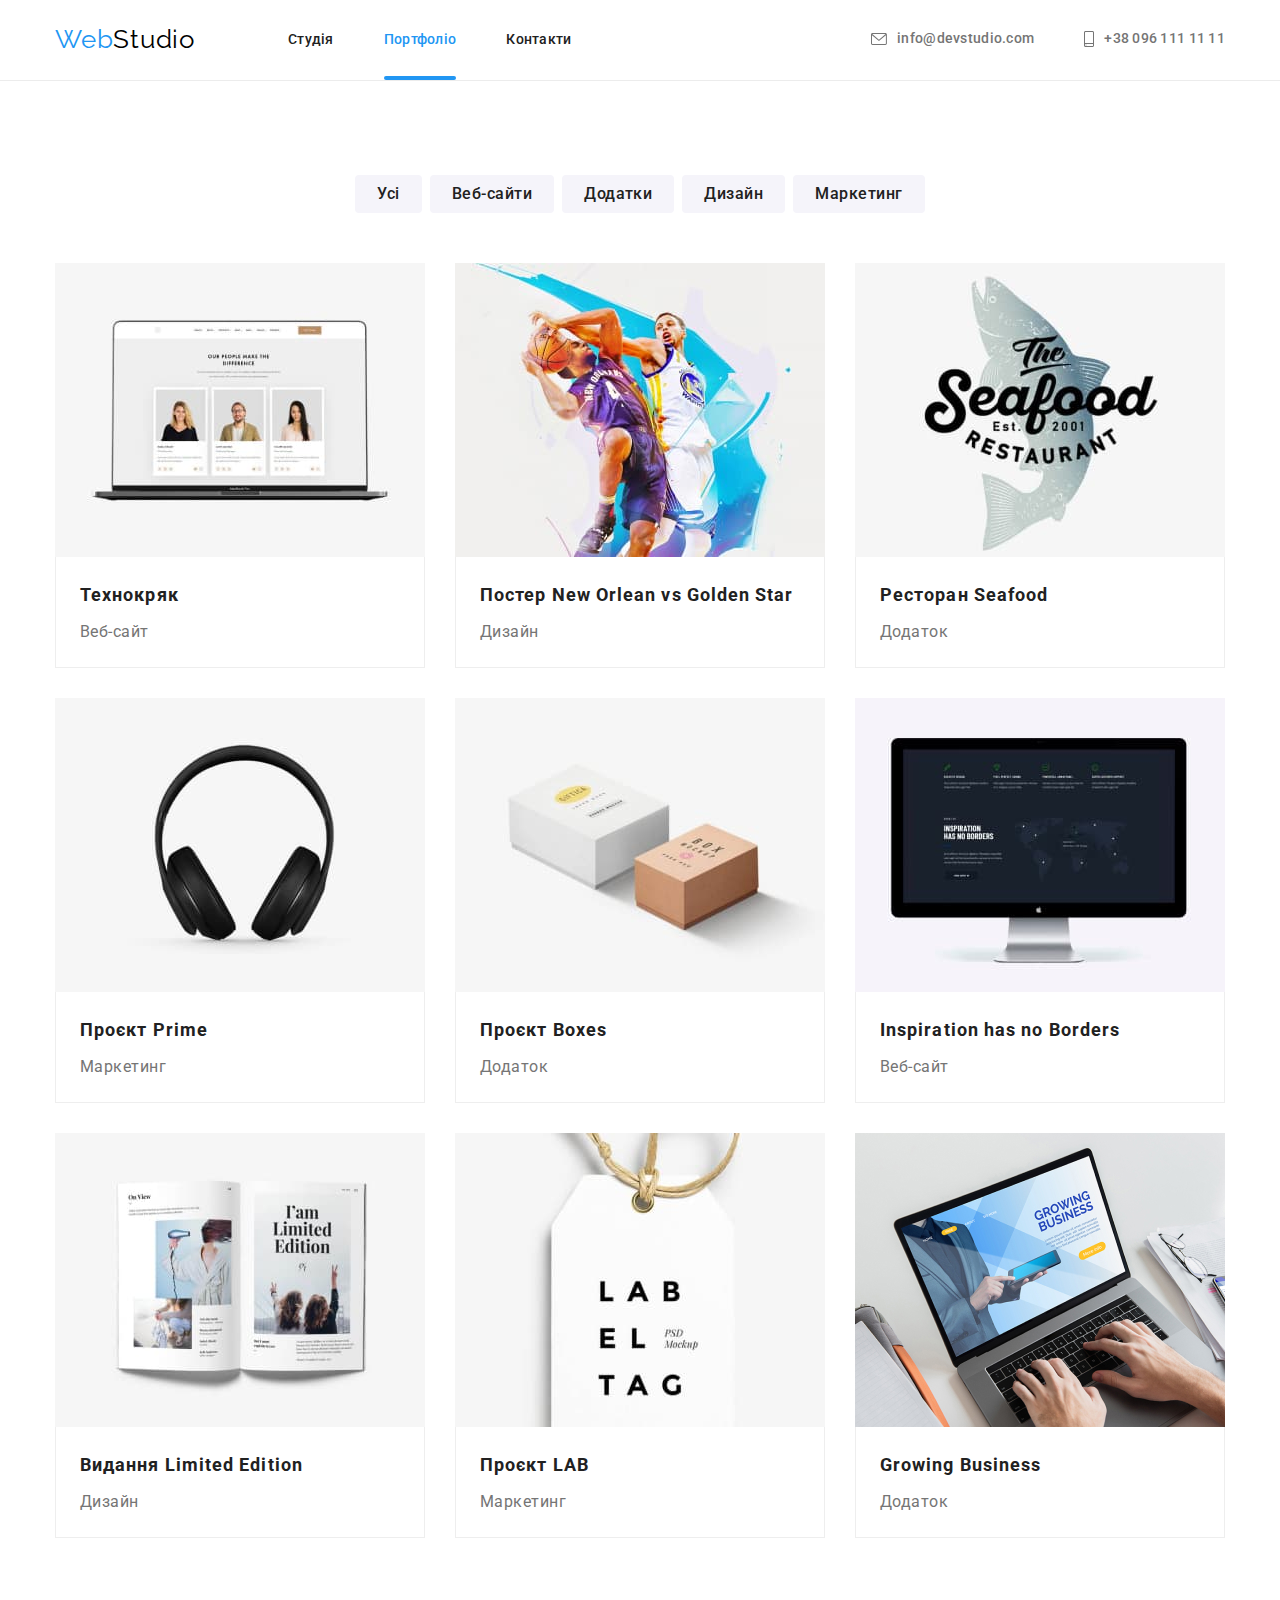
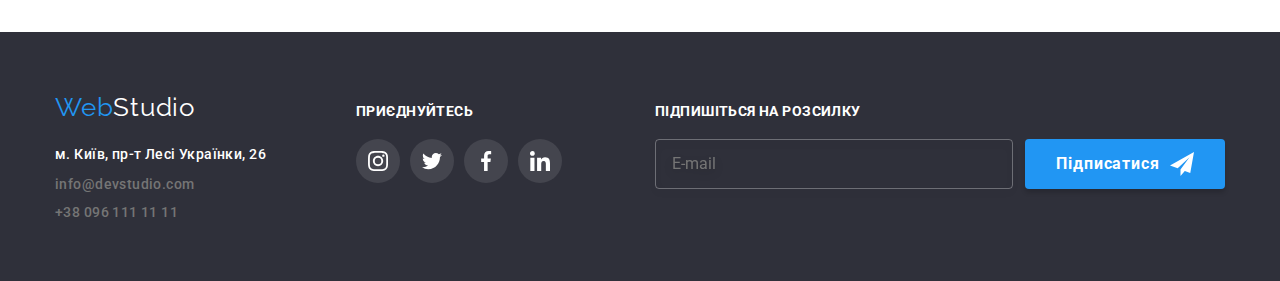
==== portfolio.html @ f5bd14d5 "Initial-commit" ====
<!DOCTYPE html>
<html lang="uk">
  <head>
    <meta charset="UTF-8" />
    <meta http-equiv="X-UA-Compatible" content="IE=edge" />
    <meta name="viewport" content="width=device-width, initial-scale=1.0" />
    <title>Портфоліо</title>
    <link rel="preconnect" href="https://fonts.googleapis.com" />
    <link rel="preconnect" href="https://fonts.gstatic.com" crossorigin />
    <link
      href="https://fonts.googleapis.com/css2?family=Raleway:wght@700&family=Roboto:wght@400;500;700;900&display=swap"
      rel="stylesheet"
    />
    <link
      rel="stylesheet"
      href="https://cdnjs.cloudflare.com/ajax/libs/modern-normalize/1.0.0/modern-normalize.min.css"
    />
    <link rel="stylesheet" href="./css/main.min.css" />
  </head>
  <body>
    <header class="header">
      <div class="container header__container">
        <nav class="navigation-container">
          <a href="/" class="logo logo__header"
            ><span class="logo__web">Web</span
            ><span class="logo__studio">Studio</span></a
          >
          <ul class="lists site-nav">
            <li class="site-nav__item">
              <a href="./index.html" class="site-nav__link">Студія</a>
            </li>
            <li class="site-nav__item">
              <a
                href="./portfolio.html"
                class="site-nav__link site-nav__link-current"
                >Портфоліо</a
              >
            </li>
            <li class="site-nav__item">
              <a href="#" class="site-nav__link">Контакти</a>
            </li>
          </ul>
        </nav>
        <ul class="lists contacts">
          <li class="contacts__item">
            <a href="mailto:info@devstudio.com" class="contacts__link">
              <svg
                class="contacts__icon"
                width="16"
                height="12"
                aria-label="Пошта"
              >
                <use href="./images/icons.svg#icon-envelope"></use>
              </svg>
              info@devstudio.com</a
            >
          </li>
          <li class="contacts__item">
            <a href="tel:+380961111111" class="contacts__link">
              <svg
                class="contacts__icon"
                width="10"
                height="16"
                aria-label="Телефон"
              >
                <use href="./images/icons.svg#icon-smartphone"></use>
              </svg>
              +38 096 111 11 11</a
            >
          </li>
        </ul>
      </div>
    </header>
    <main>
      <section class="section">
        <div class="container">
          <h1 class="visually-hidden">Портфоліо</h1>
          <ul class="lists portfolio-filter">
            <li class="portfolio-filter__item">
              <button type="button" class="portfolio-filter__btn">Усі</button>
            </li>
            <li class="portfolio-filter__item">
              <button type="button" class="portfolio-filter__btn">
                Веб-сайти
              </button>
            </li>
            <li class="portfolio-filter__item">
              <button type="button" class="portfolio-filter__btn">
                Додатки
              </button>
            </li>
            <li class="portfolio-filter__item">
              <button type="button" class="portfolio-filter__btn">
                Дизайн
              </button>
            </li>
            <li class="portfolio-filter__item">
              <button type="button" class="portfolio-filter__btn">
                Маркетинг
              </button>
            </li>
          </ul>
          <ul class="lists portfolio-list">
            <li class="portfolio-list__item">
              <a class="portfolio-list__card" href="#">
                <div class="portfolio-list__img-wrapper">
                  <img
                    src="./images/web.jpg"
                    alt="Веб-сайт"
                    width="370"
                    height="294"
                  />
                  <p class="portfolio-list__overlay">
                    Ресурс пропонує комплексні пропозиції з різним рівнем
                    функціоналу та сервісів. Все це дозволить відвідувачу
                    отримати вичерпні відомості про компанію чи приватну особу.
                  </p>
                </div>
                <div class="portfolio-list__text-box">
                  <h2 class="portfolio-list__name">Технокряк</h2>
                  <p class="portfolio-list__description">Веб-сайт</p>
                </div>
              </a>
            </li>
            <li class="portfolio-list__item">
              <a class="portfolio-list__card" href="#">
                <div class="portfolio-list__img-wrapper">
                  <img
                    src="./images/design.jpg"
                    alt="Постер New Orlean vs Golden Star"
                    width="370"
                    height="294"
                  />
                  <p class="portfolio-list__overlay">
                    Ресурс пропонує комплексні пропозиції з різним рівнем
                    функціоналу та сервісів. Все це дозволить відвідувачу
                    отримати вичерпні відомості про компанію чи приватну особу.
                  </p>
                </div>
                <div class="portfolio-list__text-box">
                  <h2 class="portfolio-list__name">
                    Постер New Orlean vs Golden Star
                  </h2>
                  <p class="portfolio-list__description">Дизайн</p>
                </div>
              </a>
            </li>
            <li class="portfolio-list__item">
              <a class="portfolio-list__card" href="#">
                <div class="portfolio-list__img-wrapper">
                  <img
                    src="./images/app.jpg"
                    alt="Ресторан Seafood"
                    width="370"
                    height="294"
                  />
                  <p class="portfolio-list__overlay">
                    Ресурс пропонує комплексні пропозиції з різним рівнем
                    функціоналу та сервісів. Все це дозволить відвідувачу
                    отримати вичерпні відомості про компанію чи приватну особу.
                  </p>
                </div>
                <div class="portfolio-list__text-box">
                  <h2 class="portfolio-list__name">Ресторан Seafood</h2>
                  <p class="portfolio-list__description">Додаток</p>
                </div>
              </a>
            </li>
            <li class="portfolio-list__item">
              <a class="portfolio-list__card" href="#">
                <div class="portfolio-list__img-wrapper">
                  <img
                    src="./images/marketing.jpg"
                    alt="Навушники"
                    width="370"
                    height="294"
                  />
                  <p class="portfolio-list__overlay">
                    Ресурс пропонує комплексні пропозиції з різним рівнем
                    функціоналу та сервісів. Все це дозволить відвідувачу
                    отримати вичерпні відомості про компанію чи приватну особу.
                  </p>
                </div>
                <div class="portfolio-list__text-box">
                  <h2 class="portfolio-list__name">Проєкт Prime</h2>
                  <p class="portfolio-list__description">Маркетинг</p>
                </div>
              </a>
            </li>
            <li class="portfolio-list__item">
              <a class="portfolio-list__card" href="#">
                <div class="portfolio-list__img-wrapper">
                  <img
                    src="./images/boxes.jpg"
                    alt="Boxes"
                    width="370"
                    height="294"
                  />
                  <p class="portfolio-list__overlay">
                    Ресурс пропонує комплексні пропозиції з різним рівнем
                    функціоналу та сервісів. Все це дозволить відвідувачу
                    отримати вичерпні відомості про компанію чи приватну особу.
                  </p>
                </div>
                <div class="portfolio-list__text-box">
                  <h2 class="portfolio-list__name">Проєкт Boxes</h2>
                  <p class="portfolio-list__description">Додаток</p>
                </div>
              </a>
            </li>
            <li class="portfolio-list__item">
              <a class="portfolio-list__card" href="#">
                <div class="portfolio-list__img-wrapper">
                  <img
                    src="./images/web-site.jpg"
                    alt="Веб-сайт"
                    width="370"
                    height="294"
                  />
                  <p class="portfolio-list__overlay">
                    Ресурс пропонує комплексні пропозиції з різним рівнем
                    функціоналу та сервісів. Все це дозволить відвідувачу
                    отримати вичерпні відомості про компанію чи приватну особу.
                  </p>
                </div>
                <div class="portfolio-list__text-box">
                  <h2 class="portfolio-list__name">
                    Inspiration has no Borders
                  </h2>
                  <p class="portfolio-list__description">Веб-сайт</p>
                </div>
              </a>
            </li>
            <li class="portfolio-list__item">
              <a class="portfolio-list__card" href="#">
                <div class="portfolio-list__img-wrapper">
                  <img
                    src="./images/design-limited.jpg"
                    alt="Видання Limited Edition"
                    width="370"
                    height="294"
                  />
                  <p class="portfolio-list__overlay">
                    Ресурс пропонує комплексні пропозиції з різним рівнем
                    функціоналу та сервісів. Все це дозволить відвідувачу
                    отримати вичерпні відомості про компанію чи приватну особу.
                  </p>
                </div>
                <div class="portfolio-list__text-box">
                  <h2 class="portfolio-list__name">Видання Limited Edition</h2>
                  <p class="portfolio-list__description">Дизайн</p>
                </div>
              </a>
            </li>
            <li class="portfolio-list__item">
              <a class="portfolio-list__card" href="#">
                <div class="portfolio-list__img-wrapper">
                  <img
                    src="./images/marketing-lab.jpg"
                    alt="Проєкт LAB"
                    width="370"
                    height="294"
                  />
                  <p class="portfolio-list__overlay">
                    Ресурс пропонує комплексні пропозиції з різним рівнем
                    функціоналу та сервісів. Все це дозволить відвідувачу
                    отримати вичерпні відомості про компанію чи приватну особу.
                  </p>
                </div>
                <div class="portfolio-list__text-box">
                  <h2 class="portfolio-list__name">Проєкт LAB</h2>
                  <p class="portfolio-list__description">Маркетинг</p>
                </div>
              </a>
            </li>
            <li class="portfolio-list__item">
              <a class="portfolio-list__card" href="#">
                <div class="portfolio-list__img-wrapper">
                  <img
                    src="./images/app-business.jpg"
                    alt="Додаток Growing Business"
                    width="370"
                    height="294"
                  />
                  <p class="portfolio-list__overlay">
                    Ресурс пропонує комплексні пропозиції з різним рівнем
                    функціоналу та сервісів. Все це дозволить відвідувачу
                    отримати вичерпні відомості про компанію чи приватну особу.
                  </p>
                </div>
                <div class="portfolio-list__text-box">
                  <h2 class="portfolio-list__name">Growing Business</h2>
                  <p class="portfolio-list__description">Додаток</p>
                </div>
              </a>
            </li>
          </ul>
        </div>
      </section>
    </main>
    <footer class="footer">
      <div class="container footer-container">
        <div class="footer-address-block">
          <a href="/" class="logo logo-footer"
            ><span class="logo__web">Web</span
            ><span class="logo__studio-footer">Studio</span></a
          >
          <address class="address">
            <ul class="lists">
              <li class="address__item">
                <a
                  href="https://goo.gl/maps/oxNiUU3evB4ncJMF8"
                  class="address__link address__contacts"
                  >м. Київ, пр-т Лесі Українки, 26</a
                >
              </li>
              <li class="address__item">
                <a href="mailto:info@devstudio.com" class="address__contacts"
                  >info@devstudio.com</a
                >
              </li>
              <li class="address__item">
                <a href="tel:+380961111111" class="address__contacts"
                  >+38 096 111 11 11</a
                >
              </li>
            </ul>
          </address>
        </div>
        <div class="footer-social-networks">
          <p class="footer__text">приєднуйтесь</p>
          <ul class="lists social-networks">
            <li class="footer-list">
              <a
                class="social-networks__links footer-list__social-networks"
                href="#"
                ><svg class="social-networks__icon" width="20px" height="20px">
                  <use href="./images/icons.svg#icon-instagram"></use>
                </svg>
              </a>
            </li>
            <li class="footer-list">
              <a
                class="social-networks__links footer-list__social-networks"
                href="#"
              >
                <svg class="social-networks__icon" width="20px" height="20px">
                  <use href="./images/icons.svg#icon-twitter"></use>
                </svg>
              </a>
            </li>
            <li class="footer-list">
              <a
                class="social-networks__links footer-list__social-networks"
                href="#"
              >
                <svg class="social-networks__icon" width="20px" height="20px">
                  <use href="./images/icons.svg#icon-facebook"></use>
                </svg>
              </a>
            </li>
            <li class="footer-list">
              <a
                class="social-networks__links footer-list__social-networks"
                href="#"
              >
                <svg class="social-networks__icon" width="20px" height="20px">
                  <use href="./images/icons.svg#icon-linkedin"></use>
                </svg>
              </a>
            </li>
          </ul>
        </div>
        <div class="footer-newsletter">
          <p class="footer__text">Підпишіться на розсилку</p>
          <form class="newsletter">
            <label>
              <input
                type="email"
                class="newsletter__email"
                placeholder="E-mail"
                required
              />
            </label>
            <button type="submit" class="newsletter__button">
              Підписатися
              <svg class="newsletter__icon" width="24px" height="24px">
                <use href="./images/icons.svg#icon-send"></use>
              </svg>
            </button>
          </form>
        </div>
      </div>
    </footer>
  </body>
</html>
---- css/main.min.css ----
:root{--primary-text-color: #212121;--accent-color: #2196f3;--second-text-color: #757575;--background: #2f303a;--filer-and-team: #f5f4fa;--white-color: #ffffff;--icons-color: #afb1b8;--transition-dur-and-func: 250ms cubic-bezier(0.4, 0, 0.2, 1)}.visually-hidden{position:absolute;width:1px;height:1px;margin:-1px;border:0;padding:0;white-space:nowrap;clip-path:inset(100%);clip:rect(0 0 0 0);overflow:hidden}body{font-family:"Roboto",sans-serif;color:var(--primary-text-color);background-color:var(--white-color)}h1,h2,h3,h4,h5,h6,p{margin-top:0;margin-bottom:0}ul{margin-top:0;margin-bottom:0;padding-left:0}img{display:block;max-width:100%;height:auto}.lists{list-style:none}.section{padding-top:94px;padding-bottom:94px}.section__no-padding-top{padding-top:0px}.section__other-background{background-color:var(--filer-and-team)}.section__title{font-weight:700;font-size:36px;line-height:1.16;text-align:center;letter-spacing:.03em;margin-bottom:50px}.container{width:1200px;margin-left:auto;margin-right:auto;padding-left:15px;padding-right:15px}.logo{text-decoration:none;font-family:"Raleway",sans-serif;font-size:26px;line-height:1.19;letter-spacing:.03em}.logo__header{margin-right:93px}.logo__web{color:var(--accent-color)}.logo__studio{color:#000}.logo__studio-footer{color:var(--white-color)}.logo-footer{display:block;margin-bottom:20px}.address__contacts,.contacts__link{color:var(--second-text-color);text-decoration:none;font-weight:500;font-size:14px;line-height:1.14;letter-spacing:.02em;transition:color var(--transition-dur-and-func)}.address__contacts:hover,.contacts__link:hover,.address__contacts:focus,.contacts__link:focus,.address__contacts:active,.contacts__link:active{color:var(--accent-color)}.contacts__link{display:flex;align-items:center;column-gap:10px}.contacts__icon{fill:currentColor}.address__contacts{letter-spacing:.03em}.modal-form__button,.newsletter__button,.hero__button{color:var(--white-color);background-color:var(--accent-color);font-weight:700;font-size:16px;line-height:1.87;letter-spacing:.06em;box-shadow:0px 4px 4px rgba(0,0,0,.15);border-radius:4px;border:rgba(0,0,0,0);cursor:pointer}.hero__button{display:block;margin-top:30px;margin-right:auto;margin-left:auto;padding:10px 32px}.newsletter__button{display:flex;justify-content:center;align-items:center;column-gap:10px;width:200px;height:50px}.modal-form__button{display:block;margin-top:30px;margin-right:auto;margin-left:auto;padding:10px 52px}.modal__close-btn{position:absolute;top:8px;right:8px;display:flex;justify-content:center;align-items:center;width:30px;height:30px;background-color:rgba(0,0,0,0);border:1px solid rgba(0,0,0,.1);border-radius:50%;cursor:pointer}.portfolio-list__name{font-weight:700;font-size:18px;line-height:2;letter-spacing:.06em;margin-bottom:4px}.portfolio-list__description{color:var(--second-text-color);font-size:16px;line-height:1.87;letter-spacing:.03em}.portfolio-list__overlay{position:absolute;width:100%;height:100%;top:0;left:0;overflow:auto;transform:translateY(100%);transition:transform var(--transition-dur-and-func);padding:63px 24px;font-size:18px;line-height:1.55;letter-spacing:.03em;color:var(--white-color);background-color:rgba(33,150,243,.9)}.portfolio-list__card:hover .portfolio-list__overlay,.portfolio-list__card:focus .portfolio-list__overlay{transform:translateY(0%)}.social-networks{display:flex;column-gap:10px;justify-content:center}.social-networks__links{width:100%;height:100%;border-radius:50%;display:flex;justify-content:center;align-items:center}.social-networks__item-links{fill:var(--icons-color);transition:fill var(--transition-dur-and-func),background-color var(--transition-dur-and-func)}.social-networks__item-links:hover,.social-networks__item-links:focus,.social-networks__item-links:active{background-color:var(--accent-color);fill:var(--white-color)}.social-networks__item{width:44px;height:44px}.footer-social-networks{margin-right:93px}.footer-list__social-networks{fill:var(--white-color);background-color:rgba(255,255,255,.1);transition:background-color var(--transition-dur-and-func)}.footer-list__social-networks:hover,.footer-list__social-networks:focus,.footer-list__social-networks:active{background-color:var(--accent-color)}.newsletter{display:flex;column-gap:12px}.newsletter__email{width:358px;height:50px;padding-left:16px;color:var(--white-color);background-color:rgba(0,0,0,0);border:1px solid rgba(255,255,255,.3);filter:drop-shadow(0px 4px 4px rgba(0, 0, 0, 0.15));border-radius:4px;cursor:pointer;transition:border var(--transition-dur-and-func)}.newsletter__email:hover,.newsletter__email:focus{border:1px solid #2196f3;outline:none}.newsletter__icon{fill:var(--white-color)}.address{font-style:normal}.address__item:not(:last-child){margin-bottom:9px}.address__link{color:var(--white-color);text-decoration:none;font-size:14px;line-height:1.7}.backdrop{position:fixed;top:0;left:0;z-index:999;width:100%;height:100%;background-color:rgba(0,0,0,.2);transition:opacity var(--transition-dur-and-func),visibility var(--transition-dur-and-func)}.backdrop.is-hidden{opacity:0;visibility:hidden;pointer-events:none}.modal{position:absolute;top:50%;left:50%;transform:translate(-50%, -50%);width:528px;height:581px;background-color:var(--white-color);box-shadow:0px 1px 3px rgba(0,0,0,.12),0px 1px 1px rgba(0,0,0,.14),0px 2px 1px rgba(0,0,0,.2);border-radius:4px}.modal-form{display:flex;flex-direction:column;padding:40px}.modal-form__title{margin-bottom:12px;font-size:20px;line-height:1.15;text-align:center;letter-spacing:.03em}.modal-form__field{margin-bottom:10px}.modal-form__field-commet{margin-bottom:20px}.modal-form__input-name{display:block;margin-bottom:4px;font-size:12px;letter-spacing:.01em;color:var(--second-text-color)}.modal-form__input-wrapper{position:relative;display:block}.modal-form__input{padding-left:42px;width:100%;border:1px solid rgba(33,33,33,.2);border-radius:4px;transition:var(--transition-dur-and-func);cursor:pointer}.modal-form__input:hover,.modal-form__input:focus{border:1px solid var(--accent-color);outline:none}.modal-form__icon{position:absolute;display:block;top:50%;left:12px;transform:translateY(-50%);transition:var(--transition-dur-and-func)}.modal-form__input-required:hover+.modal-form__icon,.modal-form__input-required:focus+.modal-form__icon{fill:var(--accent-color)}.modal-form__input-required{height:40px}.modal-form__message{display:block;width:100%;height:120px;resize:none;padding:12px 16px;font-size:12px;line-height:1.16;letter-spacing:.01em;border:1px solid rgba(33,33,33,.2);border-radius:4px;transition:var(--transition-dur-and-func);cursor:pointer}.modal-form__message:hover,.modal-form__message:focus{border:1px solid var(--accent-color);outline:none}.modal-form__message::placeholder{color:rgba(117,117,117,.5)}.modal-form__checkbox-wrapper{display:flex;justify-content:center;align-items:center;column-gap:8.38px}.modal-form__own-checkbox{border:2px solid var(--primary-text-color);border-radius:2px;cursor:pointer;transition:background-color var(--transition-dur-and-func),border-color var(--transition-dur-and-func)}.modal-form__checkbox:focus+.modal-form__own-checkbox{border:2px solid var(--accent-color)}.modal-form__checkbox:checked+.modal-form__own-checkbox{background-color:var(--accent-color);border-color:var(--accent-color)}.modal-form__checkbox:checked+.modal-form__own-checkbox .modal-form__own-checkbox-icon{display:block}.modal-form__own-checkbox-icon{fill:var(--white-color);display:none}.modal-form__policy{font-size:14px;line-height:1.71;letter-spacing:.03em;color:var(--second-text-color);cursor:pointer}.modal__close-icon{transition:var(--transition-dur-and-func)}.modal__close-btn:hover .modal__close-icon,.modal__close-btn:focus .modal__close-icon{fill:var(--accent-color)}.modal-form__terms{color:var(--accent-color)}.header{border-bottom:1px solid #ececec;padding-top:24px;padding-bottom:25px}.header__container{display:flex;justify-content:space-between;align-items:center}.navigation-container{display:flex}.site-nav,.contacts{display:flex;align-items:center}.site-nav__item:not(:last-child),.contacts__item:not(:last-child){margin-right:50px}.site-nav__link{color:var(--primary-text-color);text-decoration:none;font-weight:500;font-size:14px;line-height:1.14;letter-spacing:.02em;transition:color var(--transition-dur-and-func)}.site-nav__link:hover,.site-nav__link:focus,.site-nav__link:active{color:var(--accent-color)}.site-nav__link-current{color:var(--accent-color);position:relative}.site-nav__link-current::after{content:" ";position:absolute;left:0;bottom:-32.5px;display:block;width:100%;height:4px;background-color:var(--accent-color);border-radius:2px}.hero{max-width:1600px;height:600px;background:#c4c4c4;background-image:linear-gradient(rgba(47, 48, 58, 0.4), rgba(47, 48, 58, 0.4)),url("../images/hero.jpg");background-repeat:no-repeat;background-position:center;background-size:cover;padding:200px 0;margin-right:auto;margin-left:auto}.hero__title{color:var(--white-color);font-weight:900;font-size:44px;line-height:1.36;text-align:center;letter-spacing:.06em;text-transform:uppercase;width:696px;margin-left:auto;margin-right:auto}.benefits-list{display:flex}.benefits-list__title{font-weight:700;font-size:14px;line-height:1.14;letter-spacing:.03em;text-transform:uppercase;margin-bottom:10px;width:270px}.benefits-list__item:not(:last-child){margin-right:30px}.benefits-list__icon-box{width:270px;height:120px;background-color:#f5f4fa;border-radius:4px;display:flex;align-items:center;justify-content:center;margin-bottom:30px}.benefits-list__description{color:var(--second-text-color);font-size:14px;line-height:1.71;letter-spacing:.03em;width:270px}.service-list{display:flex}.service-list__item{position:relative}.service-list__item:not(:last-child){margin-right:30px}.service-list__background-text{display:flex;justify-content:center;align-items:center;position:absolute;width:370px;height:70px;bottom:0;font-weight:700;font-size:14px;line-height:1.14;letter-spacing:.03em;text-transform:uppercase;color:var(--white-color);background-color:rgba(47,48,58,.8)}.team-list{display:flex}.team-list__item{background-color:var(--white-color);box-shadow:0px 1px 3px rgba(0,0,0,.12),0px 1px 1px rgba(0,0,0,.14),0px 2px 1px rgba(0,0,0,.2);border-radius:0px 0px 4px 4px}.team-list__item:not(:last-child){margin-right:30px}.team-list__description{padding-top:30px;padding-bottom:30px}.team-list__title{font-weight:500;font-size:16px;line-height:1.18;text-align:center;letter-spacing:.03em;margin-bottom:10px}.team-list__text{color:var(--second-text-color);font-size:16px;line-height:1.18;text-align:center;letter-spacing:.03em;margin-bottom:16px}.customers{display:flex;justify-content:center;align-items:center;column-gap:30px}.customers__item{width:170px;height:92px}.customers__link{display:flex;justify-content:center;align-items:center;width:100%;height:100%;border:1px solid var(--icons-color);border-radius:4px;fill:var(--icons-color);transition:fill var(--transition-dur-and-func),border var(--transition-dur-and-func)}.customers__link:hover,.customers__link:focus,.customers__link:active{fill:var(--accent-color);border:1px solid var(--accent-color)}.portfolio-filter__btn{color:inherit;background-color:var(--filer-and-team);border:rgba(0,0,0,0);border-radius:4px;font-weight:500;font-size:16px;line-height:1.62;letter-spacing:.03em;padding:6px 22px;transition:color var(--transition-dur-and-func),background-color var(--transition-dur-and-func),box-shadow var(--transition-dur-and-func)}.portfolio-filter__btn:hover,.portfolio-filter__btn:focus,.portfolio-filter__btn:active{color:var(--white-color);background-color:var(--accent-color);box-shadow:0px 3px 1px rgba(0,0,0,.1),0px 1px 2px rgba(0,0,0,.08),0px 2px 2px rgba(0,0,0,.12);cursor:pointer}.portfolio-list__name{font-weight:700;font-size:18px;line-height:2;letter-spacing:.06em;margin-bottom:4px}.portfolio-list__text-box{padding:20px 24px;border:1px solid #eee;border-top:none}.portfolio-filter{display:flex;justify-content:center;margin-bottom:50px}.portfolio-filter__item:not(:last-child){margin-right:8px}.portfolio-list{display:flex;flex-wrap:wrap;gap:30px}.portfolio-list__item{width:370px}.portfolio-list__card{color:inherit;display:block;text-decoration:none;transition:box-shadow var(--transition-dur-and-func)}.portfolio-list__card:hover,.portfolio-list__card:focus,.portfolio-list__card:active{box-shadow:0px 1px 1px rgba(0,0,0,.12),0px 4px 4px rgba(0,0,0,.06),1px 4px 6px rgba(0,0,0,.16)}.portfolio-list__img-wrapper{position:relative;overflow:hidden}.footer{background:var(--background);padding-top:60px;padding-bottom:60px}.footer-container{align-items:baseline;display:flex}.footer-address-block{flex-grow:1;margin-right:70px}.footer__text{font-weight:700;font-size:14px;line-height:16px;letter-spacing:.03em;text-transform:uppercase;color:var(--white-color);margin-bottom:20px}.footer-list{width:44px;height:44px}/*# sourceMappingURL=main.min.css.map */
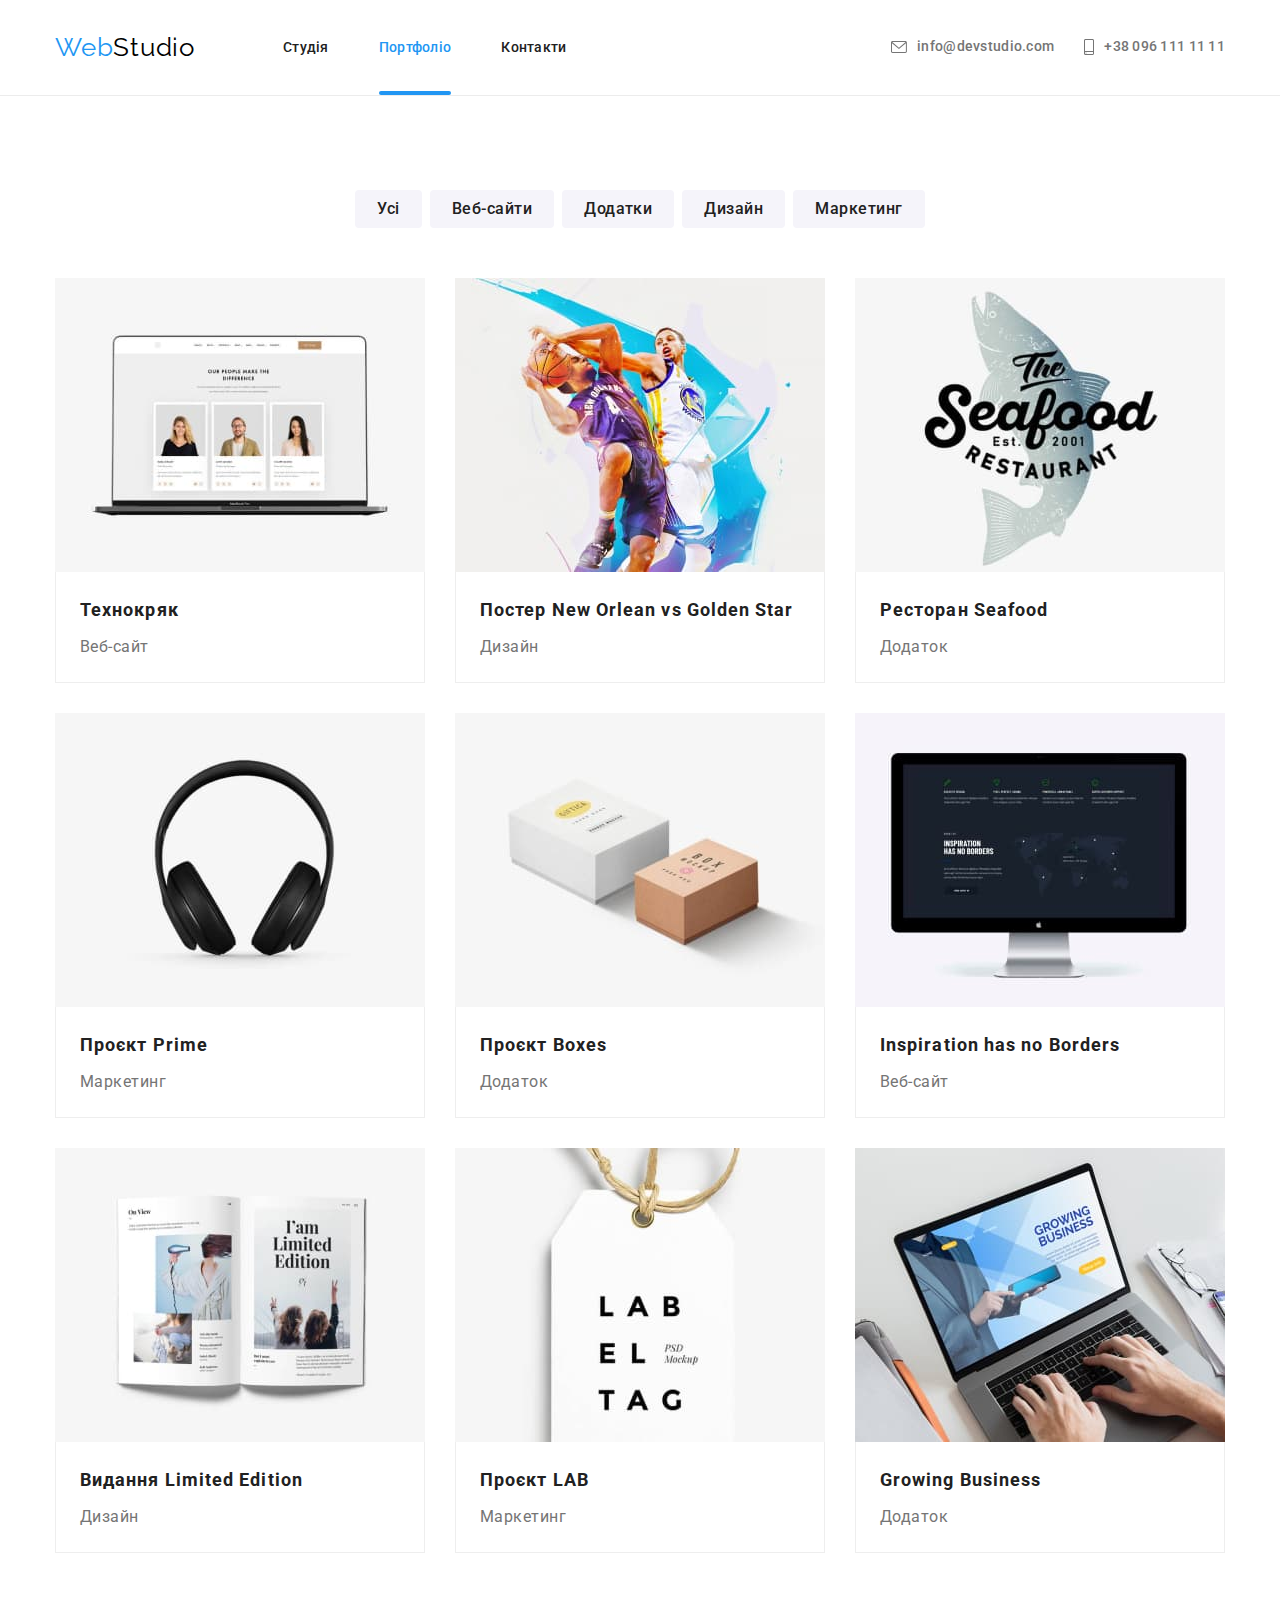
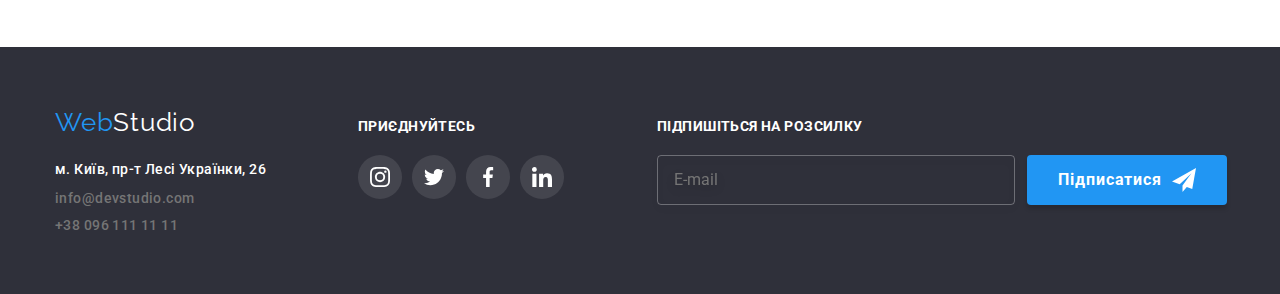
==== commit a1b4de9e: "hw8-first-commit" ====
--- a/portfolio.html
+++ b/portfolio.html
@@ -69,6 +69,63 @@
             >
           </li>
         </ul>
+        <button type="button" class="mobile-menu-btn" data-menu-open>
+          <svg class="mobile-menu-btn__icon" width="40" height="40">
+            <use href="./images/icons.svg#icon-burger"></use>
+          </svg>
+        </button>
+      </div>
+      <div class="mobile-menu" data-menu>
+        <div class="container mobile-menu__container">
+          <button class="mobile-menu__close-btn" data-menu-close>
+            <svg class="mobile-menu__close-icon" width="40" height="40">
+              <use href="./images/icons.svg#icon-close"></use>
+            </svg>
+          </button>
+          <ul class="lists mobile-menu__list">
+            <li class="mobile-menu__item">
+              <a href="./index.html" class="mobile-menu__link">Студія</a>
+            </li>
+            <li class="mobile-menu__item">
+              <a href="./portfolio.html" class="mobile-menu__link">Портфоліо</a>
+            </li>
+            <li class="mobile-menu__item">
+              <a href="#" class="mobile-menu__link">Контакти</a>
+            </li>
+          </ul>
+          <ul class="lists mobile-menu__contact">
+            <li class="mobile-menu__contact-phone">
+              <a
+                href="tel:+380961111111"
+                class="mobile-menu__contact-phone-link"
+                >+38 096 111 11 11</a
+              >
+            </li>
+            <li>
+              <a
+                href="mailto:info@devstudio.com"
+                class="mobile-menu__contact-email"
+                >info@devstudio.com</a
+              >
+            </li>
+          </ul>
+          <ul class="lists mobile-menu__social-networks">
+            <li class="mobile-menu__social-networks-item">
+              <a href="#" class="mobile-menu__social-networks-link"
+                >Instagram</a
+              >
+            </li>
+            <li class="mobile-menu__social-networks-item">
+              <a href="#" class="mobile-menu__social-networks-link">Twitter</a>
+            </li>
+            <li class="mobile-menu__social-networks-item">
+              <a href="#" class="mobile-menu__social-networks-link">Facebook</a>
+            </li>
+            <li class="mobile-menu__social-networks-item">
+              <a href="#" class="mobile-menu__social-networks-link">LinkedIn</a>
+            </li>
+          </ul>
+        </div>
       </div>
     </header>
     <main>
@@ -104,12 +161,30 @@
             <li class="portfolio-list__item">
               <a class="portfolio-list__card" href="#">
                 <div class="portfolio-list__img-wrapper">
-                  <img
-                    src="./images/web.jpg"
-                    alt="Веб-сайт"
-                    width="370"
-                    height="294"
-                  />
+                  <picture>
+                    <source
+                      srcset="
+                        ./images/web-mobile.jpg    1x,
+                        ./images/web-mobile@2x.jpg 2x
+                      "
+                      media="(max-width: 767px)"
+                    />
+                    <source
+                      srcset="
+                        ./images/web-tablet.jpg    1x,
+                        ./images/web-tablet@2x.jpg 2x
+                      "
+                      media="(max-width: 1199px)"
+                    />
+                    <source
+                      srcset="
+                        ./images/web-desktop.jpg    1x,
+                        ./images/web-desktop@2x.jpg 2x
+                      "
+                      media="(min-width: 1200px)"
+                    />
+                    <img src="./images/web-mobile.jpg" alt="Веб-сайт" />
+                  </picture>
                   <p class="portfolio-list__overlay">
                     Ресурс пропонує комплексні пропозиції з різним рівнем
                     функціоналу та сервісів. Все це дозволить відвідувачу
@@ -125,12 +200,33 @@
             <li class="portfolio-list__item">
               <a class="portfolio-list__card" href="#">
                 <div class="portfolio-list__img-wrapper">
-                  <img
-                    src="./images/design.jpg"
-                    alt="Постер New Orlean vs Golden Star"
-                    width="370"
-                    height="294"
-                  />
+                  <picture>
+                    <source
+                      srcset="
+                        ./images/design-mobile.jpg    1x,
+                        ./images/design-mobile@2x.jpg 2x
+                      "
+                      media="(max-width: 767px)"
+                    />
+                    <source
+                      srcset="
+                        ./images/design-tablet.jpg    1x,
+                        ./images/design-tablet@2x.jpg 2x
+                      "
+                      media="(max-width: 1199px)"
+                    />
+                    <source
+                      srcset="
+                        ./images/design-desktop.jpg    1x,
+                        ./images/design-desktop@2x.jpg 2x
+                      "
+                      media="(min-width: 1200px)"
+                    />
+                    <img
+                      src="./images/design-mobile.jpg"
+                      alt="Постер New Orlean vs Golden Star"
+                    />
+                  </picture>
                   <p class="portfolio-list__overlay">
                     Ресурс пропонує комплексні пропозиції з різним рівнем
                     функціоналу та сервісів. Все це дозволить відвідувачу
@@ -148,12 +244,30 @@
             <li class="portfolio-list__item">
               <a class="portfolio-list__card" href="#">
                 <div class="portfolio-list__img-wrapper">
-                  <img
-                    src="./images/app.jpg"
-                    alt="Ресторан Seafood"
-                    width="370"
-                    height="294"
-                  />
+                  <picture>
+                    <source
+                      srcset="
+                        ./images/app-mobile.jpg    1x,
+                        ./images/app-mobile@2x.jpg 2x
+                      "
+                      media="(max-width: 767px)"
+                    />
+                    <source
+                      srcset="
+                        ./images/app-tablet.jpg    1x,
+                        ./images/app-tablet@2x.jpg 2x
+                      "
+                      media="(max-width: 1199px)"
+                    />
+                    <source
+                      srcset="
+                        ./images/app-desktop.jpg    1x,
+                        ./images/app-desktop@2x.jpg 2x
+                      "
+                      media="(min-width: 1200px)"
+                    />
+                    <img src="./images/app-mobile.jpg" alt="Ресторан Seafood" />
+                  </picture>
                   <p class="portfolio-list__overlay">
                     Ресурс пропонує комплексні пропозиції з різним рівнем
                     функціоналу та сервісів. Все це дозволить відвідувачу
@@ -169,12 +283,30 @@
             <li class="portfolio-list__item">
               <a class="portfolio-list__card" href="#">
                 <div class="portfolio-list__img-wrapper">
-                  <img
-                    src="./images/marketing.jpg"
-                    alt="Навушники"
-                    width="370"
-                    height="294"
-                  />
+                  <picture>
+                    <source
+                      srcset="
+                        ./images/marketing-mobile.jpg    1x,
+                        ./images/marketing-mobile@2x.jpg 2x
+                      "
+                      media="(max-width: 767px)"
+                    />
+                    <source
+                      srcset="
+                        ./images/marketing-tablet.jpg    1x,
+                        ./images/marketing-tablet@2x.jpg 2x
+                      "
+                      media="(max-width: 1199px)"
+                    />
+                    <source
+                      srcset="
+                        ./images/marketing-desktop.jpg    1x,
+                        ./images/marketing-desktop@2x.jpg 2x
+                      "
+                      media="(min-width: 1200px)"
+                    />
+                    <img src="./images/marketing-mobile.jpg" alt="Навушники" />
+                  </picture>
                   <p class="portfolio-list__overlay">
                     Ресурс пропонує комплексні пропозиції з різним рівнем
                     функціоналу та сервісів. Все це дозволить відвідувачу
@@ -190,12 +322,30 @@
             <li class="portfolio-list__item">
               <a class="portfolio-list__card" href="#">
                 <div class="portfolio-list__img-wrapper">
-                  <img
-                    src="./images/boxes.jpg"
-                    alt="Boxes"
-                    width="370"
-                    height="294"
-                  />
+                  <picture>
+                    <source
+                      srcset="
+                        ./images/boxes-mobile.jpg    1x,
+                        ./images/boxes-mobile@2x.jpg 2x
+                      "
+                      media="(max-width: 767px)"
+                    />
+                    <source
+                      srcset="
+                        ./images/boxes-tablet.jpg    1x,
+                        ./images/boxes-tablet@2x.jpg 2x
+                      "
+                      media="(max-width: 1199px)"
+                    />
+                    <source
+                      srcset="
+                        ./images/boxes-desktop.jpg    1x,
+                        ./images/boxes-desktop@2x.jpg 2x
+                      "
+                      media="(min-width: 1200px)"
+                    />
+                    <img src="./images/boxes-mobile.jpg" alt="Проєкт Boxes" />
+                  </picture>
                   <p class="portfolio-list__overlay">
                     Ресурс пропонує комплексні пропозиції з різним рівнем
                     функціоналу та сервісів. Все це дозволить відвідувачу
@@ -211,12 +361,30 @@
             <li class="portfolio-list__item">
               <a class="portfolio-list__card" href="#">
                 <div class="portfolio-list__img-wrapper">
-                  <img
-                    src="./images/web-site.jpg"
-                    alt="Веб-сайт"
-                    width="370"
-                    height="294"
-                  />
+                  <picture>
+                    <source
+                      srcset="
+                        ./images/web-site-mobile.jpg    1x,
+                        ./images/web-site-mobile@2x.jpg 2x
+                      "
+                      media="(max-width: 767px)"
+                    />
+                    <source
+                      srcset="
+                        ./images/web-site-tablet.jpg    1x,
+                        ./images/web-site-tablet@2x.jpg 2x
+                      "
+                      media="(max-width: 1199px)"
+                    />
+                    <source
+                      srcset="
+                        ./images/web-site-desktop.jpg    1x,
+                        ./images/web-site-desktop@2x.jpg 2x
+                      "
+                      media="(min-width: 1200px)"
+                    />
+                    <img src="./images/web-site-mobile.jpg" alt="Веб-сайт" />
+                  </picture>
                   <p class="portfolio-list__overlay">
                     Ресурс пропонує комплексні пропозиції з різним рівнем
                     функціоналу та сервісів. Все це дозволить відвідувачу
@@ -234,12 +402,33 @@
             <li class="portfolio-list__item">
               <a class="portfolio-list__card" href="#">
                 <div class="portfolio-list__img-wrapper">
-                  <img
-                    src="./images/design-limited.jpg"
-                    alt="Видання Limited Edition"
-                    width="370"
-                    height="294"
-                  />
+                  <picture>
+                    <source
+                      srcset="
+                        ./images/design-limited-mobile.jpg    1x,
+                        ./images/design-limited-mobile@2x.jpg 2x
+                      "
+                      media="(max-width: 767px)"
+                    />
+                    <source
+                      srcset="
+                        ./images/design-limited-tablet.jpg    1x,
+                        ./images/design-limited-tablet@2x.jpg 2x
+                      "
+                      media="(max-width: 1199px)"
+                    />
+                    <source
+                      srcset="
+                        ./images/design-limited-desktop.jpg    1x,
+                        ./images/design-limited-desktop@2x.jpg 2x
+                      "
+                      media="(min-width: 1200px)"
+                    />
+                    <img
+                      src="./images/design-limited-mobile.jpg"
+                      alt="Видання Limited Edition"
+                    />
+                  </picture>
                   <p class="portfolio-list__overlay">
                     Ресурс пропонує комплексні пропозиції з різним рівнем
                     функціоналу та сервісів. Все це дозволить відвідувачу
@@ -255,12 +444,33 @@
             <li class="portfolio-list__item">
               <a class="portfolio-list__card" href="#">
                 <div class="portfolio-list__img-wrapper">
-                  <img
-                    src="./images/marketing-lab.jpg"
-                    alt="Проєкт LAB"
-                    width="370"
-                    height="294"
-                  />
+                  <picture>
+                    <source
+                      srcset="
+                        ./images/marketing-lab-mobile.jpg    1x,
+                        ./images/marketing-lab-mobile@2x.jpg 2x
+                      "
+                      media="(max-width: 767px)"
+                    />
+                    <source
+                      srcset="
+                        ./images/marketing-lab-tablet.jpg    1x,
+                        ./images/marketing-lab-tablet@2x.jpg 2x
+                      "
+                      media="(max-width: 1199px)"
+                    />
+                    <source
+                      srcset="
+                        ./images/marketing-lab-desktop.jpg    1x,
+                        ./images/marketing-lab-desktop@2x.jpg 2x
+                      "
+                      media="(min-width: 1200px)"
+                    />
+                    <img
+                      src="./images/marketing-lab-mobile.jpg"
+                      alt="Проєкт LAB"
+                    />
+                  </picture>
                   <p class="portfolio-list__overlay">
                     Ресурс пропонує комплексні пропозиції з різним рівнем
                     функціоналу та сервісів. Все це дозволить відвідувачу
@@ -276,12 +486,33 @@
             <li class="portfolio-list__item">
               <a class="portfolio-list__card" href="#">
                 <div class="portfolio-list__img-wrapper">
-                  <img
-                    src="./images/app-business.jpg"
-                    alt="Додаток Growing Business"
-                    width="370"
-                    height="294"
-                  />
+                  <picture>
+                    <source
+                      srcset="
+                        ./images/app-business-mobile.jpg    1x,
+                        ./images/app-business-mobile@2x.jpg 2x
+                      "
+                      media="(max-width: 767px)"
+                    />
+                    <source
+                      srcset="
+                        ./images/app-business-tablet.jpg    1x,
+                        ./images/app-business-tablet@2x.jpg 2x
+                      "
+                      media="(max-width: 1199px)"
+                    />
+                    <source
+                      srcset="
+                        ./images/app-business-desktop.jpg    1x,
+                        ./images/app-business-desktop@2x.jpg 2x
+                      "
+                      media="(min-width: 1200px)"
+                    />
+                    <img
+                      src="./images/app-business-mobile.jpg"
+                      alt="Додаток Growing Business"
+                    />
+                  </picture>
                   <p class="portfolio-list__overlay">
                     Ресурс пропонує комплексні пропозиції з різним рівнем
                     функціоналу та сервісів. Все це дозволить відвідувачу
@@ -300,76 +531,82 @@
     </main>
     <footer class="footer">
       <div class="container footer-container">
-        <div class="footer-address-block">
-          <a href="/" class="logo logo-footer"
-            ><span class="logo__web">Web</span
-            ><span class="logo__studio-footer">Studio</span></a
-          >
-          <address class="address">
-            <ul class="lists">
-              <li class="address__item">
+        <div class="footer-address-and-social-networks">
+          <div class="footer-address-block">
+            <a href="/" class="logo logo-footer"
+              ><span class="logo__web">Web</span
+              ><span class="logo__studio-footer">Studio</span></a
+            >
+            <address class="address">
+              <ul class="lists">
+                <li class="address__item">
+                  <a
+                    href="https://goo.gl/maps/oxNiUU3evB4ncJMF8"
+                    class="address__link address__contacts"
+                    >м. Київ, пр-т Лесі Українки, 26</a
+                  >
+                </li>
+                <li class="address__item">
+                  <a href="mailto:info@devstudio.com" class="address__contacts"
+                    >info@devstudio.com</a
+                  >
+                </li>
+                <li class="address__item">
+                  <a href="tel:+380961111111" class="address__contacts"
+                    >+38 096 111 11 11</a
+                  >
+                </li>
+              </ul>
+            </address>
+          </div>
+          <div class="footer-social-networks">
+            <p class="footer__text">приєднуйтесь</p>
+            <ul class="lists social-networks">
+              <li class="footer-list">
                 <a
-                  href="https://goo.gl/maps/oxNiUU3evB4ncJMF8"
-                  class="address__link address__contacts"
-                  >м. Київ, пр-т Лесі Українки, 26</a
+                  class="social-networks__links footer-list__social-networks"
+                  href="#"
+                  ><svg
+                    class="social-networks__icon"
+                    width="20px"
+                    height="20px"
+                  >
+                    <use href="./images/icons.svg#icon-instagram"></use>
+                  </svg>
+                </a>
+              </li>
+              <li class="footer-list">
+                <a
+                  class="social-networks__links footer-list__social-networks"
+                  href="#"
                 >
+                  <svg class="social-networks__icon" width="20px" height="20px">
+                    <use href="./images/icons.svg#icon-twitter"></use>
+                  </svg>
+                </a>
               </li>
-              <li class="address__item">
-                <a href="mailto:info@devstudio.com" class="address__contacts"
-                  >info@devstudio.com</a
+              <li class="footer-list">
+                <a
+                  class="social-networks__links footer-list__social-networks"
+                  href="#"
                 >
+                  <svg class="social-networks__icon" width="20px" height="20px">
+                    <use href="./images/icons.svg#icon-facebook"></use>
+                  </svg>
+                </a>
               </li>
-              <li class="address__item">
-                <a href="tel:+380961111111" class="address__contacts"
-                  >+38 096 111 11 11</a
+              <li class="footer-list">
+                <a
+                  class="social-networks__links footer-list__social-networks"
+                  href="#"
                 >
+                  <svg class="social-networks__icon" width="20px" height="20px">
+                    <use href="./images/icons.svg#icon-linkedin"></use>
+                  </svg>
+                </a>
               </li>
             </ul>
-          </address>
-        </div>
-        <div class="footer-social-networks">
-          <p class="footer__text">приєднуйтесь</p>
-          <ul class="lists social-networks">
-            <li class="footer-list">
-              <a
-                class="social-networks__links footer-list__social-networks"
-                href="#"
-                ><svg class="social-networks__icon" width="20px" height="20px">
-                  <use href="./images/icons.svg#icon-instagram"></use>
-                </svg>
-              </a>
-            </li>
-            <li class="footer-list">
-              <a
-                class="social-networks__links footer-list__social-networks"
-                href="#"
-              >
-                <svg class="social-networks__icon" width="20px" height="20px">
-                  <use href="./images/icons.svg#icon-twitter"></use>
-                </svg>
-              </a>
-            </li>
-            <li class="footer-list">
-              <a
-                class="social-networks__links footer-list__social-networks"
-                href="#"
-              >
-                <svg class="social-networks__icon" width="20px" height="20px">
-                  <use href="./images/icons.svg#icon-facebook"></use>
-                </svg>
-              </a>
-            </li>
-            <li class="footer-list">
-              <a
-                class="social-networks__links footer-list__social-networks"
-                href="#"
-              >
-                <svg class="social-networks__icon" width="20px" height="20px">
-                  <use href="./images/icons.svg#icon-linkedin"></use>
-                </svg>
-              </a>
-            </li>
-          </ul>
+          </div>
         </div>
         <div class="footer-newsletter">
           <p class="footer__text">Підпишіться на розсилку</p>
@@ -392,5 +629,6 @@
         </div>
       </div>
     </footer>
+    <script src="./js/mobile-menu.js"></script>
   </body>
 </html>
--- a/css/main.min.css
+++ b/css/main.min.css
@@ -1 +1 @@
-:root{--primary-text-color: #212121;--accent-color: #2196f3;--second-text-color: #757575;--background: #2f303a;--filer-and-team: #f5f4fa;--white-color: #ffffff;--icons-color: #afb1b8;--transition-dur-and-func: 250ms cubic-bezier(0.4, 0, 0.2, 1)}.visually-hidden{position:absolute;width:1px;height:1px;margin:-1px;border:0;padding:0;white-space:nowrap;clip-path:inset(100%);clip:rect(0 0 0 0);overflow:hidden}body{font-family:"Roboto",sans-serif;color:var(--primary-text-color);background-color:var(--white-color)}h1,h2,h3,h4,h5,h6,p{margin-top:0;margin-bottom:0}ul{margin-top:0;margin-bottom:0;padding-left:0}img{display:block;max-width:100%;height:auto}.lists{list-style:none}.section{padding-top:94px;padding-bottom:94px}.section__no-padding-top{padding-top:0px}.section__other-background{background-color:var(--filer-and-team)}.section__title{font-weight:700;font-size:36px;line-height:1.16;text-align:center;letter-spacing:.03em;margin-bottom:50px}.container{width:1200px;margin-left:auto;margin-right:auto;padding-left:15px;padding-right:15px}.logo{text-decoration:none;font-family:"Raleway",sans-serif;font-size:26px;line-height:1.19;letter-spacing:.03em}.logo__header{margin-right:93px}.logo__web{color:var(--accent-color)}.logo__studio{color:#000}.logo__studio-footer{color:var(--white-color)}.logo-footer{display:block;margin-bottom:20px}.address__contacts,.contacts__link{color:var(--second-text-color);text-decoration:none;font-weight:500;font-size:14px;line-height:1.14;letter-spacing:.02em;transition:color var(--transition-dur-and-func)}.address__contacts:hover,.contacts__link:hover,.address__contacts:focus,.contacts__link:focus,.address__contacts:active,.contacts__link:active{color:var(--accent-color)}.contacts__link{display:flex;align-items:center;column-gap:10px}.contacts__icon{fill:currentColor}.address__contacts{letter-spacing:.03em}.modal-form__button,.newsletter__button,.hero__button{color:var(--white-color);background-color:var(--accent-color);font-weight:700;font-size:16px;line-height:1.87;letter-spacing:.06em;box-shadow:0px 4px 4px rgba(0,0,0,.15);border-radius:4px;border:rgba(0,0,0,0);cursor:pointer}.hero__button{display:block;margin-top:30px;margin-right:auto;margin-left:auto;padding:10px 32px}.newsletter__button{display:flex;justify-content:center;align-items:center;column-gap:10px;width:200px;height:50px}.modal-form__button{display:block;margin-top:30px;margin-right:auto;margin-left:auto;padding:10px 52px}.modal__close-btn{position:absolute;top:8px;right:8px;display:flex;justify-content:center;align-items:center;width:30px;height:30px;background-color:rgba(0,0,0,0);border:1px solid rgba(0,0,0,.1);border-radius:50%;cursor:pointer}.portfolio-list__name{font-weight:700;font-size:18px;line-height:2;letter-spacing:.06em;margin-bottom:4px}.portfolio-list__description{color:var(--second-text-color);font-size:16px;line-height:1.87;letter-spacing:.03em}.portfolio-list__overlay{position:absolute;width:100%;height:100%;top:0;left:0;overflow:auto;transform:translateY(100%);transition:transform var(--transition-dur-and-func);padding:63px 24px;font-size:18px;line-height:1.55;letter-spacing:.03em;color:var(--white-color);background-color:rgba(33,150,243,.9)}.portfolio-list__card:hover .portfolio-list__overlay,.portfolio-list__card:focus .portfolio-list__overlay{transform:translateY(0%)}.social-networks{display:flex;column-gap:10px;justify-content:center}.social-networks__links{width:100%;height:100%;border-radius:50%;display:flex;justify-content:center;align-items:center}.social-networks__item-links{fill:var(--icons-color);transition:fill var(--transition-dur-and-func),background-color var(--transition-dur-and-func)}.social-networks__item-links:hover,.social-networks__item-links:focus,.social-networks__item-links:active{background-color:var(--accent-color);fill:var(--white-color)}.social-networks__item{width:44px;height:44px}.footer-social-networks{margin-right:93px}.footer-list__social-networks{fill:var(--white-color);background-color:rgba(255,255,255,.1);transition:background-color var(--transition-dur-and-func)}.footer-list__social-networks:hover,.footer-list__social-networks:focus,.footer-list__social-networks:active{background-color:var(--accent-color)}.newsletter{display:flex;column-gap:12px}.newsletter__email{width:358px;height:50px;padding-left:16px;color:var(--white-color);background-color:rgba(0,0,0,0);border:1px solid rgba(255,255,255,.3);filter:drop-shadow(0px 4px 4px rgba(0, 0, 0, 0.15));border-radius:4px;cursor:pointer;transition:border var(--transition-dur-and-func)}.newsletter__email:hover,.newsletter__email:focus{border:1px solid #2196f3;outline:none}.newsletter__icon{fill:var(--white-color)}.address{font-style:normal}.address__item:not(:last-child){margin-bottom:9px}.address__link{color:var(--white-color);text-decoration:none;font-size:14px;line-height:1.7}.backdrop{position:fixed;top:0;left:0;z-index:999;width:100%;height:100%;background-color:rgba(0,0,0,.2);transition:opacity var(--transition-dur-and-func),visibility var(--transition-dur-and-func)}.backdrop.is-hidden{opacity:0;visibility:hidden;pointer-events:none}.modal{position:absolute;top:50%;left:50%;transform:translate(-50%, -50%);width:528px;height:581px;background-color:var(--white-color);box-shadow:0px 1px 3px rgba(0,0,0,.12),0px 1px 1px rgba(0,0,0,.14),0px 2px 1px rgba(0,0,0,.2);border-radius:4px}.modal-form{display:flex;flex-direction:column;padding:40px}.modal-form__title{margin-bottom:12px;font-size:20px;line-height:1.15;text-align:center;letter-spacing:.03em}.modal-form__field{margin-bottom:10px}.modal-form__field-commet{margin-bottom:20px}.modal-form__input-name{display:block;margin-bottom:4px;font-size:12px;letter-spacing:.01em;color:var(--second-text-color)}.modal-form__input-wrapper{position:relative;display:block}.modal-form__input{padding-left:42px;width:100%;border:1px solid rgba(33,33,33,.2);border-radius:4px;transition:var(--transition-dur-and-func);cursor:pointer}.modal-form__input:hover,.modal-form__input:focus{border:1px solid var(--accent-color);outline:none}.modal-form__icon{position:absolute;display:block;top:50%;left:12px;transform:translateY(-50%);transition:var(--transition-dur-and-func)}.modal-form__input-required:hover+.modal-form__icon,.modal-form__input-required:focus+.modal-form__icon{fill:var(--accent-color)}.modal-form__input-required{height:40px}.modal-form__message{display:block;width:100%;height:120px;resize:none;padding:12px 16px;font-size:12px;line-height:1.16;letter-spacing:.01em;border:1px solid rgba(33,33,33,.2);border-radius:4px;transition:var(--transition-dur-and-func);cursor:pointer}.modal-form__message:hover,.modal-form__message:focus{border:1px solid var(--accent-color);outline:none}.modal-form__message::placeholder{color:rgba(117,117,117,.5)}.modal-form__checkbox-wrapper{display:flex;justify-content:center;align-items:center;column-gap:8.38px}.modal-form__own-checkbox{border:2px solid var(--primary-text-color);border-radius:2px;cursor:pointer;transition:background-color var(--transition-dur-and-func),border-color var(--transition-dur-and-func)}.modal-form__checkbox:focus+.modal-form__own-checkbox{border:2px solid var(--accent-color)}.modal-form__checkbox:checked+.modal-form__own-checkbox{background-color:var(--accent-color);border-color:var(--accent-color)}.modal-form__checkbox:checked+.modal-form__own-checkbox .modal-form__own-checkbox-icon{display:block}.modal-form__own-checkbox-icon{fill:var(--white-color);display:none}.modal-form__policy{font-size:14px;line-height:1.71;letter-spacing:.03em;color:var(--second-text-color);cursor:pointer}.modal__close-icon{transition:var(--transition-dur-and-func)}.modal__close-btn:hover .modal__close-icon,.modal__close-btn:focus .modal__close-icon{fill:var(--accent-color)}.modal-form__terms{color:var(--accent-color)}.header{border-bottom:1px solid #ececec;padding-top:24px;padding-bottom:25px}.header__container{display:flex;justify-content:space-between;align-items:center}.navigation-container{display:flex}.site-nav,.contacts{display:flex;align-items:center}.site-nav__item:not(:last-child),.contacts__item:not(:last-child){margin-right:50px}.site-nav__link{color:var(--primary-text-color);text-decoration:none;font-weight:500;font-size:14px;line-height:1.14;letter-spacing:.02em;transition:color var(--transition-dur-and-func)}.site-nav__link:hover,.site-nav__link:focus,.site-nav__link:active{color:var(--accent-color)}.site-nav__link-current{color:var(--accent-color);position:relative}.site-nav__link-current::after{content:" ";position:absolute;left:0;bottom:-32.5px;display:block;width:100%;height:4px;background-color:var(--accent-color);border-radius:2px}.hero{max-width:1600px;height:600px;background:#c4c4c4;background-image:linear-gradient(rgba(47, 48, 58, 0.4), rgba(47, 48, 58, 0.4)),url("../images/hero.jpg");background-repeat:no-repeat;background-position:center;background-size:cover;padding:200px 0;margin-right:auto;margin-left:auto}.hero__title{color:var(--white-color);font-weight:900;font-size:44px;line-height:1.36;text-align:center;letter-spacing:.06em;text-transform:uppercase;width:696px;margin-left:auto;margin-right:auto}.benefits-list{display:flex}.benefits-list__title{font-weight:700;font-size:14px;line-height:1.14;letter-spacing:.03em;text-transform:uppercase;margin-bottom:10px;width:270px}.benefits-list__item:not(:last-child){margin-right:30px}.benefits-list__icon-box{width:270px;height:120px;background-color:#f5f4fa;border-radius:4px;display:flex;align-items:center;justify-content:center;margin-bottom:30px}.benefits-list__description{color:var(--second-text-color);font-size:14px;line-height:1.71;letter-spacing:.03em;width:270px}.service-list{display:flex}.service-list__item{position:relative}.service-list__item:not(:last-child){margin-right:30px}.service-list__background-text{display:flex;justify-content:center;align-items:center;position:absolute;width:370px;height:70px;bottom:0;font-weight:700;font-size:14px;line-height:1.14;letter-spacing:.03em;text-transform:uppercase;color:var(--white-color);background-color:rgba(47,48,58,.8)}.team-list{display:flex}.team-list__item{background-color:var(--white-color);box-shadow:0px 1px 3px rgba(0,0,0,.12),0px 1px 1px rgba(0,0,0,.14),0px 2px 1px rgba(0,0,0,.2);border-radius:0px 0px 4px 4px}.team-list__item:not(:last-child){margin-right:30px}.team-list__description{padding-top:30px;padding-bottom:30px}.team-list__title{font-weight:500;font-size:16px;line-height:1.18;text-align:center;letter-spacing:.03em;margin-bottom:10px}.team-list__text{color:var(--second-text-color);font-size:16px;line-height:1.18;text-align:center;letter-spacing:.03em;margin-bottom:16px}.customers{display:flex;justify-content:center;align-items:center;column-gap:30px}.customers__item{width:170px;height:92px}.customers__link{display:flex;justify-content:center;align-items:center;width:100%;height:100%;border:1px solid var(--icons-color);border-radius:4px;fill:var(--icons-color);transition:fill var(--transition-dur-and-func),border var(--transition-dur-and-func)}.customers__link:hover,.customers__link:focus,.customers__link:active{fill:var(--accent-color);border:1px solid var(--accent-color)}.portfolio-filter__btn{color:inherit;background-color:var(--filer-and-team);border:rgba(0,0,0,0);border-radius:4px;font-weight:500;font-size:16px;line-height:1.62;letter-spacing:.03em;padding:6px 22px;transition:color var(--transition-dur-and-func),background-color var(--transition-dur-and-func),box-shadow var(--transition-dur-and-func)}.portfolio-filter__btn:hover,.portfolio-filter__btn:focus,.portfolio-filter__btn:active{color:var(--white-color);background-color:var(--accent-color);box-shadow:0px 3px 1px rgba(0,0,0,.1),0px 1px 2px rgba(0,0,0,.08),0px 2px 2px rgba(0,0,0,.12);cursor:pointer}.portfolio-list__name{font-weight:700;font-size:18px;line-height:2;letter-spacing:.06em;margin-bottom:4px}.portfolio-list__text-box{padding:20px 24px;border:1px solid #eee;border-top:none}.portfolio-filter{display:flex;justify-content:center;margin-bottom:50px}.portfolio-filter__item:not(:last-child){margin-right:8px}.portfolio-list{display:flex;flex-wrap:wrap;gap:30px}.portfolio-list__item{width:370px}.portfolio-list__card{color:inherit;display:block;text-decoration:none;transition:box-shadow var(--transition-dur-and-func)}.portfolio-list__card:hover,.portfolio-list__card:focus,.portfolio-list__card:active{box-shadow:0px 1px 1px rgba(0,0,0,.12),0px 4px 4px rgba(0,0,0,.06),1px 4px 6px rgba(0,0,0,.16)}.portfolio-list__img-wrapper{position:relative;overflow:hidden}.footer{background:var(--background);padding-top:60px;padding-bottom:60px}.footer-container{align-items:baseline;display:flex}.footer-address-block{flex-grow:1;margin-right:70px}.footer__text{font-weight:700;font-size:14px;line-height:16px;letter-spacing:.03em;text-transform:uppercase;color:var(--white-color);margin-bottom:20px}.footer-list{width:44px;height:44px}/*# sourceMappingURL=main.min.css.map */+:root{--primary-text-color: #212121;--accent-color: #2196f3;--second-text-color: #757575;--background: #2f303a;--filer-and-team: #f5f4fa;--white-color: #ffffff;--icons-color: #afb1b8;--transition-dur-and-func: 250ms cubic-bezier(0.4, 0, 0.2, 1)}.visually-hidden{position:absolute;width:1px;height:1px;margin:-1px;border:0;padding:0;white-space:nowrap;clip-path:inset(100%);clip:rect(0 0 0 0);overflow:hidden}body{font-family:"Roboto",sans-serif;color:var(--primary-text-color);background-color:var(--white-color)}h1,h2,h3,h4,h5,h6,p{margin-top:0;margin-bottom:0}ul{margin-top:0;margin-bottom:0;padding-left:0}img{display:block;max-width:100%;height:auto}.lists{list-style:none}.section{padding-top:60px;padding-bottom:60px}@media screen and (min-width: 1200px){.section{padding-top:94px;padding-bottom:94px}}.section__no-padding-top{display:none}@media screen and (min-width: 1200px){.section__no-padding-top{display:block;padding-top:0px}}.section__other-background{background-color:var(--filer-and-team)}.section__title{font-weight:700;font-size:28px;line-height:1.17;text-align:center;letter-spacing:.03em;margin-bottom:30px}@media screen and (min-width: 1200px){.section__title{margin-bottom:50px}}.container{padding-left:15px;padding-right:15px}@media screen and (min-width: 480px){.container{width:480px;margin-right:auto;margin-left:auto}}@media screen and (min-width: 768px){.container{width:768px}}@media screen and (min-width: 1200px){.container{width:1200px}}.header__container{display:flex;justify-content:space-between;align-items:center}.mobile-menu__container{position:relative;padding:40px 48px}@media screen and (min-width: 1200px){.footer-container{align-items:baseline;display:flex}}.logo{text-decoration:none;font-family:"Raleway",sans-serif;font-size:24px;line-height:1.16;letter-spacing:.03em}@media screen and (min-width: 1200px){.logo{margin-right:93px;font-size:26px;line-height:1.19}}@media screen and (min-width: 768px){.logo__header{margin-right:88px}}.logo__web{color:var(--accent-color)}.logo__studio{color:#000}.logo__studio-footer{color:var(--white-color)}.logo-footer{display:block;text-align:center;margin-bottom:20px}@media screen and (min-width: 1200px){.logo-footer{text-align:left}}.address__contacts,.contacts__link{color:var(--second-text-color);text-decoration:none;font-weight:500;font-size:14px;line-height:1.14;letter-spacing:.02em;transition:color var(--transition-dur-and-func)}.address__contacts:hover,.contacts__link:hover,.address__contacts:focus,.contacts__link:focus,.address__contacts:active,.contacts__link:active{color:var(--accent-color)}@media screen and (min-width: 1200px){.contacts{display:flex;align-items:center;column-gap:30px}}@media screen and (min-width: 768px)and (max-width: 1199px){.contacts__item:not(:last-child){margin-bottom:10px}}.contacts__link{display:flex;align-items:center;column-gap:10px}.contacts__icon{fill:currentColor}.address__contacts{letter-spacing:.03em}.modal-form__button,.newsletter__button,.hero__button{color:var(--white-color);background-color:var(--accent-color);font-weight:700;font-size:16px;line-height:1.87;letter-spacing:.06em;box-shadow:0px 4px 4px rgba(0,0,0,.15);border-radius:4px;border:rgba(0,0,0,0);cursor:pointer}.hero__button{display:block;margin-top:30px;margin-right:auto;margin-left:auto;padding:10px 32px}.newsletter__button{display:flex;justify-content:center;align-items:center;column-gap:10px;width:200px;height:50px;margin-right:auto;margin-left:auto}.modal-form__button{display:block;margin-top:30px;margin-right:auto;margin-left:auto;padding:10px 52px}.modal__close-btn{position:absolute;top:8px;right:8px;display:flex;justify-content:center;align-items:center;width:30px;height:30px;background-color:rgba(0,0,0,0);border:1px solid rgba(0,0,0,.1);border-radius:50%;cursor:pointer}.mobile-menu-btn,.mobile-menu__close-btn{line-height:0;border:none;background-color:rgba(0,0,0,0);padding:0}@media screen and (min-width: 768px){.mobile-menu-btn{display:none}}.mobile-menu__close-btn{position:absolute;top:10px;right:15px;transition:fill var(--transition-dur-and-func);cursor:pointer}.mobile-menu__close-btn:hover,.mobile-menu__close-btn:focus{fill:var(--accent-color)}.mobile-menu{position:fixed;top:0;left:0;z-index:11000;width:100%;height:100%;background-color:var(--white-color);opacity:0;visibility:hidden;pointer-events:none;transition:opacity var(--transition-dur-and-func),visibility var(--transition-dur-and-func)}.mobile-menu.is-open{opacity:1;visibility:visible;pointer-events:auto}.mobile-menu__list{margin-bottom:306px}.mobile-menu__item:not(:last-child){margin-bottom:32px}.mobile-menu__link{text-decoration:none;color:inherit;font-weight:500;font-size:40px;line-height:1.17;letter-spacing:.02em;transition:color var(--transition-dur-and-func)}.mobile-menu__link:hover,.mobile-menu__link:focus{color:var(--accent-color)}.mobile-menu__contact{margin-bottom:64px}.mobile-menu__contact-phone{margin-bottom:32px}.mobile-menu__contact-phone-link{color:var(--accent-color);font-weight:500;font-size:34px;line-height:1.17;letter-spacing:.02em;text-decoration:none}.mobile-menu__contact-email{color:var(--second-text-color);font-weight:500;font-size:24px;line-height:1.16;letter-spacing:.02em;text-decoration:none}.mobile-menu__social-networks{display:flex}.mobile-menu__social-networks-item:not(:last-child){padding-right:10px;border-right:1px solid rgba(33,33,33,.2)}.mobile-menu__social-networks-item:not(:first-child){padding-left:10px}.mobile-menu__social-networks-link{color:var(--accent-color);font-weight:500;font-size:18px;line-height:1.22;letter-spacing:.02em;text-decoration:none}.portfolio-list__name{font-weight:700;font-size:18px;line-height:2;letter-spacing:.06em;margin-bottom:4px}.portfolio-list__description{color:var(--second-text-color);font-size:16px;line-height:1.87;letter-spacing:.03em}.portfolio-list__overlay{position:absolute;width:100%;height:100%;top:0;left:0;overflow:auto;transform:translateY(100%);transition:transform var(--transition-dur-and-func);padding:63px 24px;font-size:18px;line-height:1.55;letter-spacing:.03em;color:var(--white-color);background-color:rgba(33,150,243,.9)}.portfolio-list__card:hover .portfolio-list__overlay,.portfolio-list__card:focus .portfolio-list__overlay{transform:translateY(0%)}.social-networks{display:flex;column-gap:10px;justify-content:center}.social-networks__links{width:100%;height:100%;border-radius:50%;display:flex;justify-content:center;align-items:center}.social-networks__item-links{fill:var(--icons-color);transition:fill var(--transition-dur-and-func),background-color var(--transition-dur-and-func)}.social-networks__item-links:hover,.social-networks__item-links:focus,.social-networks__item-links:active{background-color:var(--accent-color);fill:var(--white-color)}.social-networks__item{width:44px;height:44px}@media screen and (max-width: 767px){.footer-social-networks{margin-bottom:60px}}@media screen and (min-width: 1200px){.footer-social-networks{margin-right:93px}}.footer-list__social-networks{fill:var(--white-color);background-color:rgba(255,255,255,.1);transition:background-color var(--transition-dur-and-func)}.footer-list__social-networks:hover,.footer-list__social-networks:focus,.footer-list__social-networks:active{background-color:var(--accent-color)}@media screen and (min-width: 1200px){.newsletter{display:flex;column-gap:12px}}.newsletter__email{width:100%;height:50px;padding:0;padding-left:16px;margin-bottom:20px;color:var(--white-color);background-color:rgba(0,0,0,0);border:1px solid rgba(255,255,255,.3);filter:drop-shadow(0px 4px 4px rgba(0, 0, 0, 0.15));border-radius:4px;cursor:pointer;transition:border var(--transition-dur-and-func)}.newsletter__email:hover,.newsletter__email:focus{border:1px solid #2196f3;outline:none}@media screen and (max-width: 767px){.newsletter__email{width:100%}}@media screen and (min-width: 768px){.newsletter__email{width:450px;display:block;margin-right:auto;margin-left:auto}}@media screen and (min-width: 1200px){.newsletter__email{width:358px}}.newsletter__icon{fill:var(--white-color)}.address{font-style:normal}.address__item{text-align:center}@media screen and (min-width: 1200px){.address__item{text-align:left}}.address__item:not(:last-child){margin-bottom:8px}.address__link{color:var(--white-color);text-decoration:none;font-size:14px;line-height:1.7}.backdrop{position:fixed;top:0;left:0;z-index:999;width:100%;height:100%;background-color:rgba(0,0,0,.2);transition:opacity var(--transition-dur-and-func),visibility var(--transition-dur-and-func)}.backdrop.is-hidden{opacity:0;visibility:hidden;pointer-events:none}.modal{position:absolute;top:50%;left:50%;transform:translate(-50%, -50%);width:450px;height:609px;background-color:var(--white-color);box-shadow:0px 1px 3px rgba(0,0,0,.12),0px 1px 1px rgba(0,0,0,.14),0px 2px 1px rgba(0,0,0,.2);border-radius:4px}@media screen and (min-width: 1200px){.modal{width:528px;height:581px}}.modal-form{display:flex;flex-direction:column;padding:40px}.modal-form__title{margin-bottom:12px;font-weight:700;font-size:20px;line-height:1.5;text-align:center;letter-spacing:.03em}.modal-form__field{margin-bottom:10px}.modal-form__field-commet{margin-bottom:20px}.modal-form__input-name{display:block;margin-bottom:4px;font-size:12px;letter-spacing:.01em;color:var(--second-text-color)}.modal-form__input-wrapper{position:relative;display:block}.modal-form__input{padding-left:42px;width:100%;border:1px solid rgba(33,33,33,.2);border-radius:4px;transition:var(--transition-dur-and-func);cursor:pointer}.modal-form__input:hover,.modal-form__input:focus{border:1px solid var(--accent-color);outline:none}.modal-form__icon{position:absolute;display:block;top:50%;left:12px;transform:translateY(-50%);transition:var(--transition-dur-and-func)}.modal-form__input-required:hover+.modal-form__icon,.modal-form__input-required:focus+.modal-form__icon{fill:var(--accent-color)}.modal-form__input-required{height:40px}.modal-form__message{display:block;width:100%;height:120px;resize:none;padding:12px 16px;font-size:12px;line-height:1.16;letter-spacing:.01em;border:1px solid rgba(33,33,33,.2);border-radius:4px;transition:var(--transition-dur-and-func);cursor:pointer}.modal-form__message:hover,.modal-form__message:focus{border:1px solid var(--accent-color);outline:none}.modal-form__message::placeholder{color:rgba(117,117,117,.5)}.modal-form__checkbox-wrapper{display:flex;justify-content:center;align-items:center;column-gap:8.38px}.modal-form__own-checkbox{border:2px solid var(--primary-text-color);border-radius:2px;cursor:pointer;transition:background-color var(--transition-dur-and-func),border-color var(--transition-dur-and-func)}.modal-form__checkbox:focus+.modal-form__own-checkbox{border:2px solid var(--accent-color)}.modal-form__checkbox:checked+.modal-form__own-checkbox{background-color:var(--accent-color);border-color:var(--accent-color)}.modal-form__checkbox:checked+.modal-form__own-checkbox .modal-form__own-checkbox-icon{display:block}.modal-form__own-checkbox-icon{fill:var(--white-color);display:none}.modal-form__policy{font-size:12px;line-height:1.16;letter-spacing:.03em;color:var(--second-text-color);cursor:pointer}@media screen and (min-width: 1200px){.modal-form__policy{font-size:14px;line-height:1.71}}.modal__close-icon{transition:var(--transition-dur-and-func)}.modal__close-btn:hover .modal__close-icon,.modal__close-btn:focus .modal__close-icon{fill:var(--accent-color)}.modal-form__terms{color:var(--accent-color)}@media screen and (min-width: 480px){.header{border-bottom:1px solid #ececec;padding-top:16px;padding-bottom:16px}}@media screen and (min-width: 768px){.header{padding-top:21px;padding-bottom:21px}}@media screen and (min-width: 1200px){.header{padding-top:32px;padding-bottom:32px}}.navigation-container{display:flex}@media screen and (max-width: 768px){.site-nav,.contacts{display:none}}@media screen and (min-width: 768px){.site-nav{display:flex;align-items:center}}.site-nav__item:not(:last-child){margin-right:50px}.site-nav__link{color:var(--primary-text-color);text-decoration:none;font-weight:500;font-size:14px;line-height:1.14;letter-spacing:.02em;transition:color var(--transition-dur-and-func)}.site-nav__link:hover,.site-nav__link:focus,.site-nav__link:active{color:var(--accent-color)}.site-nav__link-current{color:var(--accent-color);position:relative}.site-nav__link-current::after{content:" ";position:absolute;left:0;bottom:-34.5px;display:block;width:100%;height:4px;background-color:var(--accent-color);border-radius:2px}@media screen and (min-width: 1200px){.site-nav__link-current::after{bottom:-39.5px}}.hero{background:#c4c4c4;background-image:linear-gradient(rgba(47, 48, 58, 0.4), rgba(47, 48, 58, 0.4)),url("../images/hero-mobile.jpg");background-repeat:no-repeat;background-position:center;background-size:cover;padding:118px 0;margin-right:auto;margin-left:auto}@media screen and (min-width: 1200px){.hero{padding:200px 0}}@media screen and (min-device-pixel-ratio: 2)and (max-width: 767px),screen and (min-resolution: 192dpi)and (max-width: 767px),screen and (min-resolution: 2dppx)and (max-width: 767px){.hero{max-width:480px;height:400px;background-image:linear-gradient(rgba(47, 48, 58, 0.4), rgba(47, 48, 58, 0.4)),url("../images/hero-mobile@2x.jpg")}}@media screen and (min-width: 768px){.hero{max-width:768px;background-image:linear-gradient(rgba(47, 48, 58, 0.4), rgba(47, 48, 58, 0.4)),url("../images/hero-tablet.jpg")}}@media screen and (min-device-pixel-ratio: 2)and (min-width: 768px),screen and (min-resolution: 192dpi)and (min-width: 768px),screen and (min-resolution: 2dppx)and (min-width: 768px){.hero{background-image:linear-gradient(rgba(47, 48, 58, 0.4), rgba(47, 48, 58, 0.4)),url("../images/hero-tablet@2x.jpg")}}@media screen and (min-width: 1200px){.hero{max-width:1600px;background-image:linear-gradient(rgba(47, 48, 58, 0.4), rgba(47, 48, 58, 0.4)),url("../images/hero-desktop.jpg")}}@media screen and (min-device-pixel-ratio: 2)and (min-width: 1200px),screen and (min-resolution: 192dpi)and (min-width: 1200px),screen and (min-resolution: 2dppx)and (min-width: 1200px){.hero{background-image:linear-gradient(rgba(47, 48, 58, 0.4), rgba(47, 48, 58, 0.4)),url("../images/hero-desktop@2x.jpg")}}.hero__title{color:var(--white-color);font-weight:900;font-size:26px;line-height:1.61;text-align:center;letter-spacing:.06em;text-transform:uppercase;max-width:360px;margin-left:auto;margin-right:auto}@media screen and (min-width: 1200px){.hero__title{max-width:696px;font-size:44px;line-height:1.36}}@media screen and (min-width: 768px){.benefits-list{display:flex;flex-wrap:wrap;gap:30px}}.benefits-list__title{font-weight:700;font-size:14px;line-height:1.14;letter-spacing:.03em;text-transform:uppercase;margin-bottom:10px}@media screen and (max-width: 767px){.benefits-list__title{text-align:center}}@media screen and (max-width: 767px){.benefits-list__item{max-width:450px}}@media screen and (min-width: 768px){.benefits-list__item{max-width:354px}}@media screen and (min-width: 1200px){.benefits-list__item{max-width:270px}}@media screen and (max-width: 767px){.benefits-list__item:not(:last-child){margin-bottom:30px}}.benefits-list__icon-box{height:120px;background-color:#f5f4fa;border-radius:4px;display:flex;align-items:center;justify-content:center;margin-bottom:30px}.benefits-list__description{color:var(--second-text-color);font-size:14px;line-height:1.71;letter-spacing:.03em}.service-list{display:flex}.service-list__item{position:relative}.service-list__item:not(:last-child){margin-right:30px}.service-list__background-text{display:flex;justify-content:center;align-items:center;position:absolute;width:370px;height:70px;bottom:0;font-weight:700;font-size:14px;line-height:1.14;letter-spacing:.03em;text-transform:uppercase;color:var(--white-color);background-color:rgba(47,48,58,.8)}@media screen and (min-width: 768px){.team-list{display:flex;flex-wrap:wrap;gap:30px}}.team-list__item{background-color:var(--white-color);box-shadow:0px 1px 3px rgba(0,0,0,.12),0px 1px 1px rgba(0,0,0,.14),0px 2px 1px rgba(0,0,0,.2);border-radius:0px 0px 4px 4px}@media screen and (max-width: 767px){.team-list__item:not(:last-child){margin-bottom:30px}}.team-list__description{padding-top:30px;padding-bottom:30px}.team-list__title{font-weight:500;font-size:16px;line-height:1.18;text-align:center;letter-spacing:.03em;margin-bottom:10px}.team-list__text{color:var(--second-text-color);font-size:16px;line-height:1.18;text-align:center;letter-spacing:.03em;margin-bottom:16px}.customers{display:flex;flex-wrap:wrap;justify-content:center;align-items:center;gap:30px}@media screen and (min-width: 768px){.customers{justify-content:space-between}}@media screen and (min-width: 1200px){.customers{justify-content:center}}.customers__item{width:210px;height:92px}@media screen and (min-width: 768px){.customers__item{width:226px}}@media screen and (min-width: 1200px){.customers__item{width:170px}}.customers__link{display:flex;justify-content:center;align-items:center;width:100%;height:100%;border:1px solid var(--icons-color);border-radius:4px;fill:var(--icons-color);transition:fill var(--transition-dur-and-func),border var(--transition-dur-and-func)}.customers__link:hover,.customers__link:focus,.customers__link:active{fill:var(--accent-color);border:1px solid var(--accent-color)}.portfolio-filter{display:flex;flex-wrap:wrap;column-gap:8px}@media screen and (max-width: 767px){.portfolio-filter{max-width:326px;flex-wrap:wrap;row-gap:15px;margin-bottom:40px}}@media screen and (min-width: 768px){.portfolio-filter{justify-content:center;align-items:center;margin-bottom:30px}}@media screen and (min-width: 1200px){.portfolio-filter{margin-bottom:50px}}.portfolio-filter__btn{color:inherit;background-color:var(--filer-and-team);border:rgba(0,0,0,0);border-radius:4px;font-weight:500;font-size:16px;line-height:1.62;letter-spacing:.03em;padding:6px 22px;transition:color var(--transition-dur-and-func),background-color var(--transition-dur-and-func),box-shadow var(--transition-dur-and-func)}.portfolio-filter__btn:hover,.portfolio-filter__btn:focus,.portfolio-filter__btn:active{color:var(--white-color);background-color:var(--accent-color);box-shadow:0px 3px 1px rgba(0,0,0,.1),0px 1px 2px rgba(0,0,0,.08),0px 2px 2px rgba(0,0,0,.12);cursor:pointer}.portfolio-list{display:flex;flex-wrap:wrap;gap:30px}@media screen and (max-width: 767px){.portfolio-list__item{width:450px}}@media screen and (min-width: 768px){.portfolio-list__item{width:354px}}@media screen and (min-width: 1200px){.portfolio-list__item{width:370px}}.portfolio-list__card{color:inherit;display:flex;flex-direction:column;width:100%;height:100%;text-decoration:none;transition:box-shadow var(--transition-dur-and-func)}.portfolio-list__card:hover,.portfolio-list__card:focus,.portfolio-list__card:active{box-shadow:0px 1px 1px rgba(0,0,0,.12),0px 4px 4px rgba(0,0,0,.06),1px 4px 6px rgba(0,0,0,.16)}.portfolio-list__img-wrapper{position:relative;overflow:hidden}.portfolio-list__text-box{flex-grow:1;padding:20px 24px;border:1px solid #eee;border-top:none}.portfolio-list__name{font-weight:700;font-size:18px;line-height:2;letter-spacing:.06em;margin-bottom:4px}.footer{background:var(--background);padding-top:60px;padding-bottom:60px}@media screen and (min-width: 768px){.footer-address-and-social-networks{display:flex;align-items:baseline}}@media screen and (min-width: 768px)and (max-width: 1199px){.footer-address-and-social-networks{justify-content:center;column-gap:165px;margin-bottom:60px}}@media screen and (max-width: 768px){.footer-address-block{margin-bottom:70px}}@media screen and (min-width: 1200px){.footer-address-block{margin-right:70px}}.footer__text{font-weight:700;font-size:14px;line-height:1.14;letter-spacing:.03em;text-transform:uppercase;color:var(--white-color);margin-bottom:20px;text-align:center}@media screen and (min-width: 1200px){.footer__text{text-align:left}}.footer-list{width:44px;height:44px}/*# sourceMappingURL=main.min.css.map */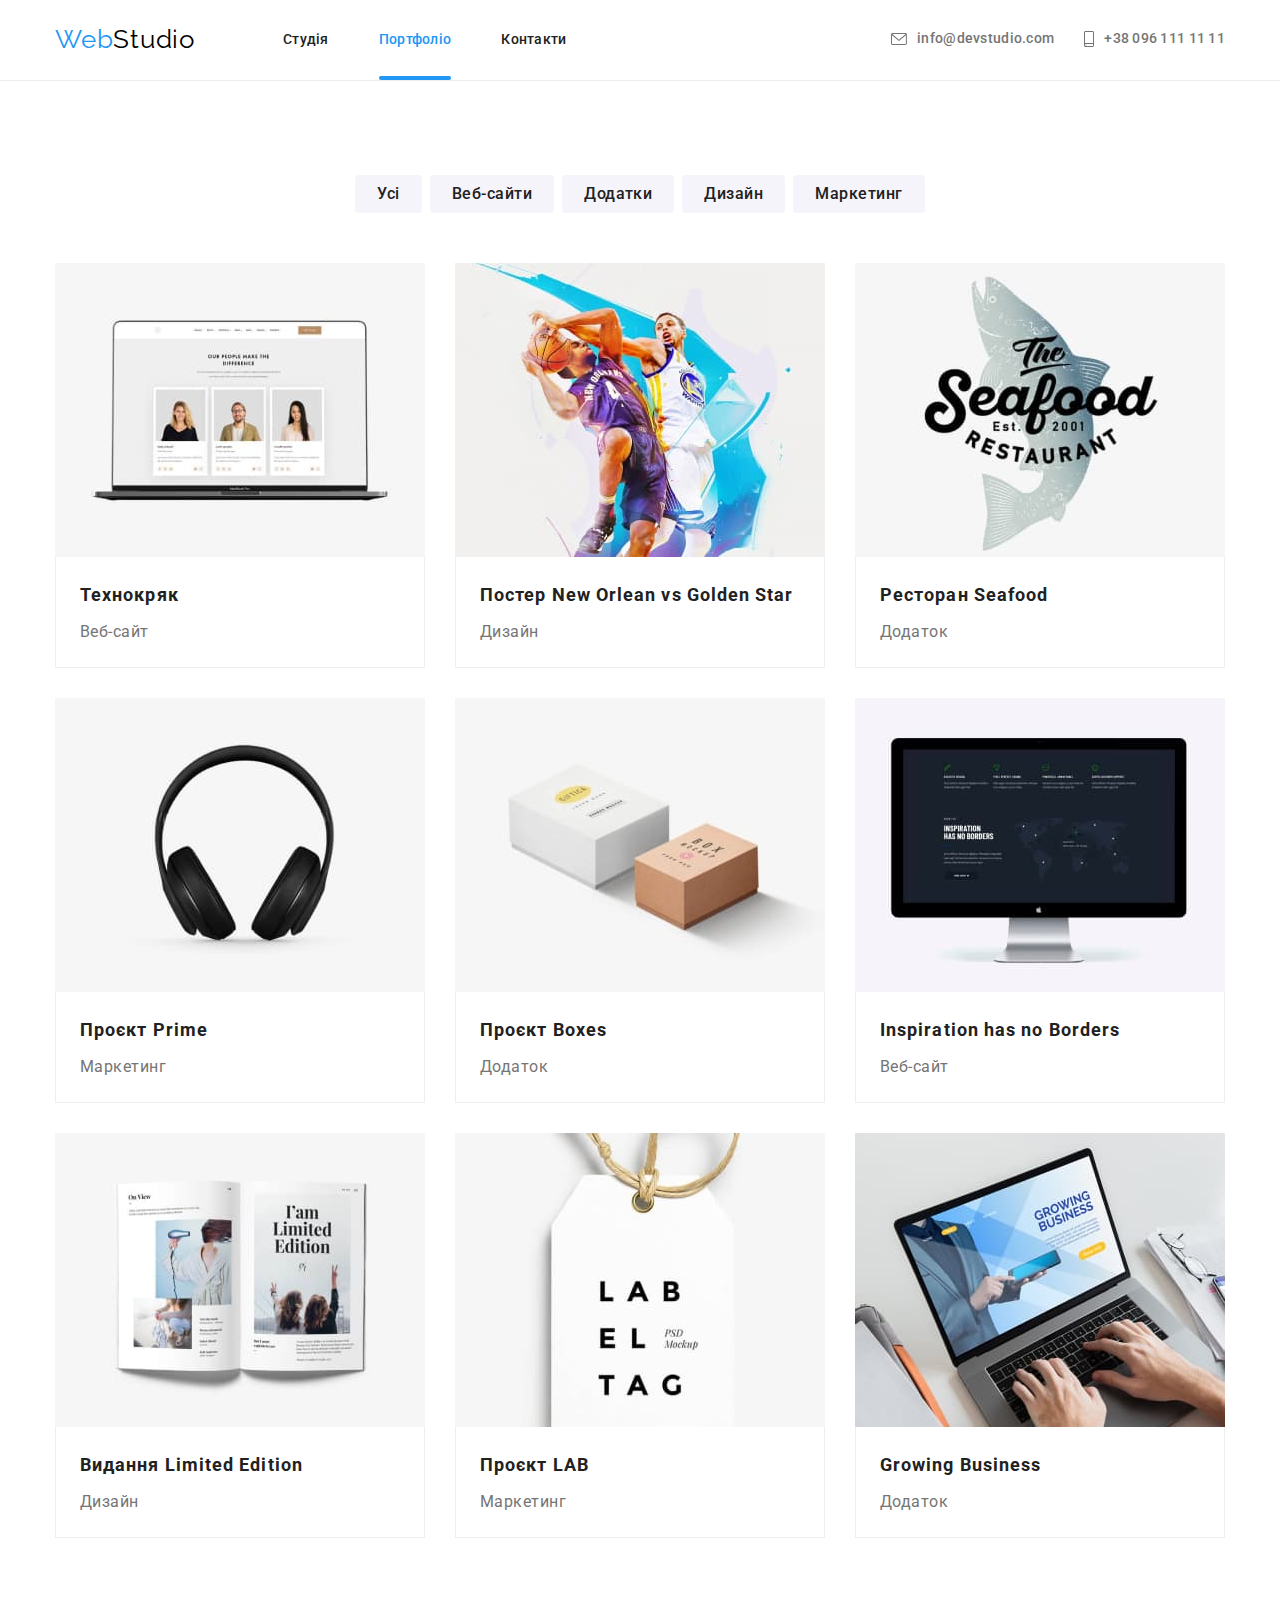
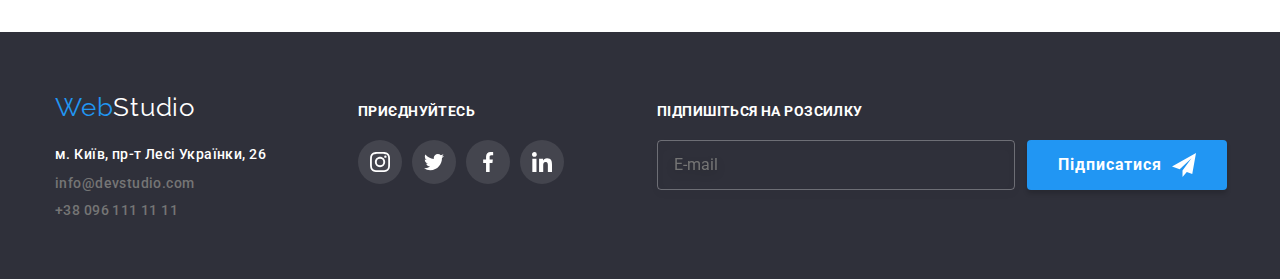
==== commit c7ff9254: "hw8-fixed" ====
--- a/portfolio.html
+++ b/portfolio.html
@@ -32,7 +32,7 @@
             <li class="site-nav__item">
               <a
                 href="./portfolio.html"
-                class="site-nav__link site-nav__link-current"
+                class="site-nav__link site-link-current"
                 >Портфоліо</a
               >
             </li>
@@ -87,44 +87,56 @@
               <a href="./index.html" class="mobile-menu__link">Студія</a>
             </li>
             <li class="mobile-menu__item">
-              <a href="./portfolio.html" class="mobile-menu__link">Портфоліо</a>
+              <a
+                href="./portfolio.html"
+                class="mobile-menu__link site-link-current"
+                >Портфоліо</a
+              >
             </li>
             <li class="mobile-menu__item">
               <a href="#" class="mobile-menu__link">Контакти</a>
             </li>
           </ul>
-          <ul class="lists mobile-menu__contact">
-            <li class="mobile-menu__contact-phone">
-              <a
-                href="tel:+380961111111"
-                class="mobile-menu__contact-phone-link"
-                >+38 096 111 11 11</a
-              >
-            </li>
-            <li>
-              <a
-                href="mailto:info@devstudio.com"
-                class="mobile-menu__contact-email"
-                >info@devstudio.com</a
-              >
-            </li>
-          </ul>
-          <ul class="lists mobile-menu__social-networks">
-            <li class="mobile-menu__social-networks-item">
-              <a href="#" class="mobile-menu__social-networks-link"
-                >Instagram</a
-              >
-            </li>
-            <li class="mobile-menu__social-networks-item">
-              <a href="#" class="mobile-menu__social-networks-link">Twitter</a>
-            </li>
-            <li class="mobile-menu__social-networks-item">
-              <a href="#" class="mobile-menu__social-networks-link">Facebook</a>
-            </li>
-            <li class="mobile-menu__social-networks-item">
-              <a href="#" class="mobile-menu__social-networks-link">LinkedIn</a>
-            </li>
-          </ul>
+          <div>
+            <ul class="lists mobile-menu__contact">
+              <li class="mobile-menu__contact-phone">
+                <a
+                  href="tel:+380961111111"
+                  class="mobile-menu__contact-phone-link"
+                  >+38 096 111 11 11</a
+                >
+              </li>
+              <li>
+                <a
+                  href="mailto:info@devstudio.com"
+                  class="mobile-menu__contact-email"
+                  >info@devstudio.com</a
+                >
+              </li>
+            </ul>
+            <ul class="lists mobile-menu__social-networks">
+              <li class="mobile-menu__social-networks-item">
+                <a href="#" class="mobile-menu__social-networks-link"
+                  >Instagram</a
+                >
+              </li>
+              <li class="mobile-menu__social-networks-item">
+                <a href="#" class="mobile-menu__social-networks-link"
+                  >Twitter</a
+                >
+              </li>
+              <li class="mobile-menu__social-networks-item">
+                <a href="#" class="mobile-menu__social-networks-link"
+                  >Facebook</a
+                >
+              </li>
+              <li class="mobile-menu__social-networks-item">
+                <a href="#" class="mobile-menu__social-networks-link"
+                  >LinkedIn</a
+                >
+              </li>
+            </ul>
+          </div>
         </div>
       </div>
     </header>
--- a/css/main.min.css
+++ b/css/main.min.css
@@ -1 +1 @@
-:root{--primary-text-color: #212121;--accent-color: #2196f3;--second-text-color: #757575;--background: #2f303a;--filer-and-team: #f5f4fa;--white-color: #ffffff;--icons-color: #afb1b8;--transition-dur-and-func: 250ms cubic-bezier(0.4, 0, 0.2, 1)}.visually-hidden{position:absolute;width:1px;height:1px;margin:-1px;border:0;padding:0;white-space:nowrap;clip-path:inset(100%);clip:rect(0 0 0 0);overflow:hidden}body{font-family:"Roboto",sans-serif;color:var(--primary-text-color);background-color:var(--white-color)}h1,h2,h3,h4,h5,h6,p{margin-top:0;margin-bottom:0}ul{margin-top:0;margin-bottom:0;padding-left:0}img{display:block;max-width:100%;height:auto}.lists{list-style:none}.section{padding-top:60px;padding-bottom:60px}@media screen and (min-width: 1200px){.section{padding-top:94px;padding-bottom:94px}}.section__no-padding-top{display:none}@media screen and (min-width: 1200px){.section__no-padding-top{display:block;padding-top:0px}}.section__other-background{background-color:var(--filer-and-team)}.section__title{font-weight:700;font-size:28px;line-height:1.17;text-align:center;letter-spacing:.03em;margin-bottom:30px}@media screen and (min-width: 1200px){.section__title{margin-bottom:50px}}.container{padding-left:15px;padding-right:15px}@media screen and (min-width: 480px){.container{width:480px;margin-right:auto;margin-left:auto}}@media screen and (min-width: 768px){.container{width:768px}}@media screen and (min-width: 1200px){.container{width:1200px}}.header__container{display:flex;justify-content:space-between;align-items:center}.mobile-menu__container{position:relative;padding:40px 48px}@media screen and (min-width: 1200px){.footer-container{align-items:baseline;display:flex}}.logo{text-decoration:none;font-family:"Raleway",sans-serif;font-size:24px;line-height:1.16;letter-spacing:.03em}@media screen and (min-width: 1200px){.logo{margin-right:93px;font-size:26px;line-height:1.19}}@media screen and (min-width: 768px){.logo__header{margin-right:88px}}.logo__web{color:var(--accent-color)}.logo__studio{color:#000}.logo__studio-footer{color:var(--white-color)}.logo-footer{display:block;text-align:center;margin-bottom:20px}@media screen and (min-width: 1200px){.logo-footer{text-align:left}}.address__contacts,.contacts__link{color:var(--second-text-color);text-decoration:none;font-weight:500;font-size:14px;line-height:1.14;letter-spacing:.02em;transition:color var(--transition-dur-and-func)}.address__contacts:hover,.contacts__link:hover,.address__contacts:focus,.contacts__link:focus,.address__contacts:active,.contacts__link:active{color:var(--accent-color)}@media screen and (min-width: 1200px){.contacts{display:flex;align-items:center;column-gap:30px}}@media screen and (min-width: 768px)and (max-width: 1199px){.contacts__item:not(:last-child){margin-bottom:10px}}.contacts__link{display:flex;align-items:center;column-gap:10px}.contacts__icon{fill:currentColor}.address__contacts{letter-spacing:.03em}.modal-form__button,.newsletter__button,.hero__button{color:var(--white-color);background-color:var(--accent-color);font-weight:700;font-size:16px;line-height:1.87;letter-spacing:.06em;box-shadow:0px 4px 4px rgba(0,0,0,.15);border-radius:4px;border:rgba(0,0,0,0);cursor:pointer}.hero__button{display:block;margin-top:30px;margin-right:auto;margin-left:auto;padding:10px 32px}.newsletter__button{display:flex;justify-content:center;align-items:center;column-gap:10px;width:200px;height:50px;margin-right:auto;margin-left:auto}.modal-form__button{display:block;margin-top:30px;margin-right:auto;margin-left:auto;padding:10px 52px}.modal__close-btn{position:absolute;top:8px;right:8px;display:flex;justify-content:center;align-items:center;width:30px;height:30px;background-color:rgba(0,0,0,0);border:1px solid rgba(0,0,0,.1);border-radius:50%;cursor:pointer}.mobile-menu-btn,.mobile-menu__close-btn{line-height:0;border:none;background-color:rgba(0,0,0,0);padding:0}@media screen and (min-width: 768px){.mobile-menu-btn{display:none}}.mobile-menu__close-btn{position:absolute;top:10px;right:15px;transition:fill var(--transition-dur-and-func);cursor:pointer}.mobile-menu__close-btn:hover,.mobile-menu__close-btn:focus{fill:var(--accent-color)}.mobile-menu{position:fixed;top:0;left:0;z-index:11000;width:100%;height:100%;background-color:var(--white-color);opacity:0;visibility:hidden;pointer-events:none;transition:opacity var(--transition-dur-and-func),visibility var(--transition-dur-and-func)}.mobile-menu.is-open{opacity:1;visibility:visible;pointer-events:auto}.mobile-menu__list{margin-bottom:306px}.mobile-menu__item:not(:last-child){margin-bottom:32px}.mobile-menu__link{text-decoration:none;color:inherit;font-weight:500;font-size:40px;line-height:1.17;letter-spacing:.02em;transition:color var(--transition-dur-and-func)}.mobile-menu__link:hover,.mobile-menu__link:focus{color:var(--accent-color)}.mobile-menu__contact{margin-bottom:64px}.mobile-menu__contact-phone{margin-bottom:32px}.mobile-menu__contact-phone-link{color:var(--accent-color);font-weight:500;font-size:34px;line-height:1.17;letter-spacing:.02em;text-decoration:none}.mobile-menu__contact-email{color:var(--second-text-color);font-weight:500;font-size:24px;line-height:1.16;letter-spacing:.02em;text-decoration:none}.mobile-menu__social-networks{display:flex}.mobile-menu__social-networks-item:not(:last-child){padding-right:10px;border-right:1px solid rgba(33,33,33,.2)}.mobile-menu__social-networks-item:not(:first-child){padding-left:10px}.mobile-menu__social-networks-link{color:var(--accent-color);font-weight:500;font-size:18px;line-height:1.22;letter-spacing:.02em;text-decoration:none}.portfolio-list__name{font-weight:700;font-size:18px;line-height:2;letter-spacing:.06em;margin-bottom:4px}.portfolio-list__description{color:var(--second-text-color);font-size:16px;line-height:1.87;letter-spacing:.03em}.portfolio-list__overlay{position:absolute;width:100%;height:100%;top:0;left:0;overflow:auto;transform:translateY(100%);transition:transform var(--transition-dur-and-func);padding:63px 24px;font-size:18px;line-height:1.55;letter-spacing:.03em;color:var(--white-color);background-color:rgba(33,150,243,.9)}.portfolio-list__card:hover .portfolio-list__overlay,.portfolio-list__card:focus .portfolio-list__overlay{transform:translateY(0%)}.social-networks{display:flex;column-gap:10px;justify-content:center}.social-networks__links{width:100%;height:100%;border-radius:50%;display:flex;justify-content:center;align-items:center}.social-networks__item-links{fill:var(--icons-color);transition:fill var(--transition-dur-and-func),background-color var(--transition-dur-and-func)}.social-networks__item-links:hover,.social-networks__item-links:focus,.social-networks__item-links:active{background-color:var(--accent-color);fill:var(--white-color)}.social-networks__item{width:44px;height:44px}@media screen and (max-width: 767px){.footer-social-networks{margin-bottom:60px}}@media screen and (min-width: 1200px){.footer-social-networks{margin-right:93px}}.footer-list__social-networks{fill:var(--white-color);background-color:rgba(255,255,255,.1);transition:background-color var(--transition-dur-and-func)}.footer-list__social-networks:hover,.footer-list__social-networks:focus,.footer-list__social-networks:active{background-color:var(--accent-color)}@media screen and (min-width: 1200px){.newsletter{display:flex;column-gap:12px}}.newsletter__email{width:100%;height:50px;padding:0;padding-left:16px;margin-bottom:20px;color:var(--white-color);background-color:rgba(0,0,0,0);border:1px solid rgba(255,255,255,.3);filter:drop-shadow(0px 4px 4px rgba(0, 0, 0, 0.15));border-radius:4px;cursor:pointer;transition:border var(--transition-dur-and-func)}.newsletter__email:hover,.newsletter__email:focus{border:1px solid #2196f3;outline:none}@media screen and (max-width: 767px){.newsletter__email{width:100%}}@media screen and (min-width: 768px){.newsletter__email{width:450px;display:block;margin-right:auto;margin-left:auto}}@media screen and (min-width: 1200px){.newsletter__email{width:358px}}.newsletter__icon{fill:var(--white-color)}.address{font-style:normal}.address__item{text-align:center}@media screen and (min-width: 1200px){.address__item{text-align:left}}.address__item:not(:last-child){margin-bottom:8px}.address__link{color:var(--white-color);text-decoration:none;font-size:14px;line-height:1.7}.backdrop{position:fixed;top:0;left:0;z-index:999;width:100%;height:100%;background-color:rgba(0,0,0,.2);transition:opacity var(--transition-dur-and-func),visibility var(--transition-dur-and-func)}.backdrop.is-hidden{opacity:0;visibility:hidden;pointer-events:none}.modal{position:absolute;top:50%;left:50%;transform:translate(-50%, -50%);width:450px;height:609px;background-color:var(--white-color);box-shadow:0px 1px 3px rgba(0,0,0,.12),0px 1px 1px rgba(0,0,0,.14),0px 2px 1px rgba(0,0,0,.2);border-radius:4px}@media screen and (min-width: 1200px){.modal{width:528px;height:581px}}.modal-form{display:flex;flex-direction:column;padding:40px}.modal-form__title{margin-bottom:12px;font-weight:700;font-size:20px;line-height:1.5;text-align:center;letter-spacing:.03em}.modal-form__field{margin-bottom:10px}.modal-form__field-commet{margin-bottom:20px}.modal-form__input-name{display:block;margin-bottom:4px;font-size:12px;letter-spacing:.01em;color:var(--second-text-color)}.modal-form__input-wrapper{position:relative;display:block}.modal-form__input{padding-left:42px;width:100%;border:1px solid rgba(33,33,33,.2);border-radius:4px;transition:var(--transition-dur-and-func);cursor:pointer}.modal-form__input:hover,.modal-form__input:focus{border:1px solid var(--accent-color);outline:none}.modal-form__icon{position:absolute;display:block;top:50%;left:12px;transform:translateY(-50%);transition:var(--transition-dur-and-func)}.modal-form__input-required:hover+.modal-form__icon,.modal-form__input-required:focus+.modal-form__icon{fill:var(--accent-color)}.modal-form__input-required{height:40px}.modal-form__message{display:block;width:100%;height:120px;resize:none;padding:12px 16px;font-size:12px;line-height:1.16;letter-spacing:.01em;border:1px solid rgba(33,33,33,.2);border-radius:4px;transition:var(--transition-dur-and-func);cursor:pointer}.modal-form__message:hover,.modal-form__message:focus{border:1px solid var(--accent-color);outline:none}.modal-form__message::placeholder{color:rgba(117,117,117,.5)}.modal-form__checkbox-wrapper{display:flex;justify-content:center;align-items:center;column-gap:8.38px}.modal-form__own-checkbox{border:2px solid var(--primary-text-color);border-radius:2px;cursor:pointer;transition:background-color var(--transition-dur-and-func),border-color var(--transition-dur-and-func)}.modal-form__checkbox:focus+.modal-form__own-checkbox{border:2px solid var(--accent-color)}.modal-form__checkbox:checked+.modal-form__own-checkbox{background-color:var(--accent-color);border-color:var(--accent-color)}.modal-form__checkbox:checked+.modal-form__own-checkbox .modal-form__own-checkbox-icon{display:block}.modal-form__own-checkbox-icon{fill:var(--white-color);display:none}.modal-form__policy{font-size:12px;line-height:1.16;letter-spacing:.03em;color:var(--second-text-color);cursor:pointer}@media screen and (min-width: 1200px){.modal-form__policy{font-size:14px;line-height:1.71}}.modal__close-icon{transition:var(--transition-dur-and-func)}.modal__close-btn:hover .modal__close-icon,.modal__close-btn:focus .modal__close-icon{fill:var(--accent-color)}.modal-form__terms{color:var(--accent-color)}@media screen and (min-width: 480px){.header{border-bottom:1px solid #ececec;padding-top:16px;padding-bottom:16px}}@media screen and (min-width: 768px){.header{padding-top:21px;padding-bottom:21px}}@media screen and (min-width: 1200px){.header{padding-top:32px;padding-bottom:32px}}.navigation-container{display:flex}@media screen and (max-width: 768px){.site-nav,.contacts{display:none}}@media screen and (min-width: 768px){.site-nav{display:flex;align-items:center}}.site-nav__item:not(:last-child){margin-right:50px}.site-nav__link{color:var(--primary-text-color);text-decoration:none;font-weight:500;font-size:14px;line-height:1.14;letter-spacing:.02em;transition:color var(--transition-dur-and-func)}.site-nav__link:hover,.site-nav__link:focus,.site-nav__link:active{color:var(--accent-color)}.site-nav__link-current{color:var(--accent-color);position:relative}.site-nav__link-current::after{content:" ";position:absolute;left:0;bottom:-34.5px;display:block;width:100%;height:4px;background-color:var(--accent-color);border-radius:2px}@media screen and (min-width: 1200px){.site-nav__link-current::after{bottom:-39.5px}}.hero{background:#c4c4c4;background-image:linear-gradient(rgba(47, 48, 58, 0.4), rgba(47, 48, 58, 0.4)),url("../images/hero-mobile.jpg");background-repeat:no-repeat;background-position:center;background-size:cover;padding:118px 0;margin-right:auto;margin-left:auto}@media screen and (min-width: 1200px){.hero{padding:200px 0}}@media screen and (min-device-pixel-ratio: 2)and (max-width: 767px),screen and (min-resolution: 192dpi)and (max-width: 767px),screen and (min-resolution: 2dppx)and (max-width: 767px){.hero{max-width:480px;height:400px;background-image:linear-gradient(rgba(47, 48, 58, 0.4), rgba(47, 48, 58, 0.4)),url("../images/hero-mobile@2x.jpg")}}@media screen and (min-width: 768px){.hero{max-width:768px;background-image:linear-gradient(rgba(47, 48, 58, 0.4), rgba(47, 48, 58, 0.4)),url("../images/hero-tablet.jpg")}}@media screen and (min-device-pixel-ratio: 2)and (min-width: 768px),screen and (min-resolution: 192dpi)and (min-width: 768px),screen and (min-resolution: 2dppx)and (min-width: 768px){.hero{background-image:linear-gradient(rgba(47, 48, 58, 0.4), rgba(47, 48, 58, 0.4)),url("../images/hero-tablet@2x.jpg")}}@media screen and (min-width: 1200px){.hero{max-width:1600px;background-image:linear-gradient(rgba(47, 48, 58, 0.4), rgba(47, 48, 58, 0.4)),url("../images/hero-desktop.jpg")}}@media screen and (min-device-pixel-ratio: 2)and (min-width: 1200px),screen and (min-resolution: 192dpi)and (min-width: 1200px),screen and (min-resolution: 2dppx)and (min-width: 1200px){.hero{background-image:linear-gradient(rgba(47, 48, 58, 0.4), rgba(47, 48, 58, 0.4)),url("../images/hero-desktop@2x.jpg")}}.hero__title{color:var(--white-color);font-weight:900;font-size:26px;line-height:1.61;text-align:center;letter-spacing:.06em;text-transform:uppercase;max-width:360px;margin-left:auto;margin-right:auto}@media screen and (min-width: 1200px){.hero__title{max-width:696px;font-size:44px;line-height:1.36}}@media screen and (min-width: 768px){.benefits-list{display:flex;flex-wrap:wrap;gap:30px}}.benefits-list__title{font-weight:700;font-size:14px;line-height:1.14;letter-spacing:.03em;text-transform:uppercase;margin-bottom:10px}@media screen and (max-width: 767px){.benefits-list__title{text-align:center}}@media screen and (max-width: 767px){.benefits-list__item{max-width:450px}}@media screen and (min-width: 768px){.benefits-list__item{max-width:354px}}@media screen and (min-width: 1200px){.benefits-list__item{max-width:270px}}@media screen and (max-width: 767px){.benefits-list__item:not(:last-child){margin-bottom:30px}}.benefits-list__icon-box{height:120px;background-color:#f5f4fa;border-radius:4px;display:flex;align-items:center;justify-content:center;margin-bottom:30px}.benefits-list__description{color:var(--second-text-color);font-size:14px;line-height:1.71;letter-spacing:.03em}.service-list{display:flex}.service-list__item{position:relative}.service-list__item:not(:last-child){margin-right:30px}.service-list__background-text{display:flex;justify-content:center;align-items:center;position:absolute;width:370px;height:70px;bottom:0;font-weight:700;font-size:14px;line-height:1.14;letter-spacing:.03em;text-transform:uppercase;color:var(--white-color);background-color:rgba(47,48,58,.8)}@media screen and (min-width: 768px){.team-list{display:flex;flex-wrap:wrap;gap:30px}}.team-list__item{background-color:var(--white-color);box-shadow:0px 1px 3px rgba(0,0,0,.12),0px 1px 1px rgba(0,0,0,.14),0px 2px 1px rgba(0,0,0,.2);border-radius:0px 0px 4px 4px}@media screen and (max-width: 767px){.team-list__item:not(:last-child){margin-bottom:30px}}.team-list__description{padding-top:30px;padding-bottom:30px}.team-list__title{font-weight:500;font-size:16px;line-height:1.18;text-align:center;letter-spacing:.03em;margin-bottom:10px}.team-list__text{color:var(--second-text-color);font-size:16px;line-height:1.18;text-align:center;letter-spacing:.03em;margin-bottom:16px}.customers{display:flex;flex-wrap:wrap;justify-content:center;align-items:center;gap:30px}@media screen and (min-width: 768px){.customers{justify-content:space-between}}@media screen and (min-width: 1200px){.customers{justify-content:center}}.customers__item{width:210px;height:92px}@media screen and (min-width: 768px){.customers__item{width:226px}}@media screen and (min-width: 1200px){.customers__item{width:170px}}.customers__link{display:flex;justify-content:center;align-items:center;width:100%;height:100%;border:1px solid var(--icons-color);border-radius:4px;fill:var(--icons-color);transition:fill var(--transition-dur-and-func),border var(--transition-dur-and-func)}.customers__link:hover,.customers__link:focus,.customers__link:active{fill:var(--accent-color);border:1px solid var(--accent-color)}.portfolio-filter{display:flex;flex-wrap:wrap;column-gap:8px}@media screen and (max-width: 767px){.portfolio-filter{max-width:326px;flex-wrap:wrap;row-gap:15px;margin-bottom:40px}}@media screen and (min-width: 768px){.portfolio-filter{justify-content:center;align-items:center;margin-bottom:30px}}@media screen and (min-width: 1200px){.portfolio-filter{margin-bottom:50px}}.portfolio-filter__btn{color:inherit;background-color:var(--filer-and-team);border:rgba(0,0,0,0);border-radius:4px;font-weight:500;font-size:16px;line-height:1.62;letter-spacing:.03em;padding:6px 22px;transition:color var(--transition-dur-and-func),background-color var(--transition-dur-and-func),box-shadow var(--transition-dur-and-func)}.portfolio-filter__btn:hover,.portfolio-filter__btn:focus,.portfolio-filter__btn:active{color:var(--white-color);background-color:var(--accent-color);box-shadow:0px 3px 1px rgba(0,0,0,.1),0px 1px 2px rgba(0,0,0,.08),0px 2px 2px rgba(0,0,0,.12);cursor:pointer}.portfolio-list{display:flex;flex-wrap:wrap;gap:30px}@media screen and (max-width: 767px){.portfolio-list__item{width:450px}}@media screen and (min-width: 768px){.portfolio-list__item{width:354px}}@media screen and (min-width: 1200px){.portfolio-list__item{width:370px}}.portfolio-list__card{color:inherit;display:flex;flex-direction:column;width:100%;height:100%;text-decoration:none;transition:box-shadow var(--transition-dur-and-func)}.portfolio-list__card:hover,.portfolio-list__card:focus,.portfolio-list__card:active{box-shadow:0px 1px 1px rgba(0,0,0,.12),0px 4px 4px rgba(0,0,0,.06),1px 4px 6px rgba(0,0,0,.16)}.portfolio-list__img-wrapper{position:relative;overflow:hidden}.portfolio-list__text-box{flex-grow:1;padding:20px 24px;border:1px solid #eee;border-top:none}.portfolio-list__name{font-weight:700;font-size:18px;line-height:2;letter-spacing:.06em;margin-bottom:4px}.footer{background:var(--background);padding-top:60px;padding-bottom:60px}@media screen and (min-width: 768px){.footer-address-and-social-networks{display:flex;align-items:baseline}}@media screen and (min-width: 768px)and (max-width: 1199px){.footer-address-and-social-networks{justify-content:center;column-gap:165px;margin-bottom:60px}}@media screen and (max-width: 768px){.footer-address-block{margin-bottom:70px}}@media screen and (min-width: 1200px){.footer-address-block{margin-right:70px}}.footer__text{font-weight:700;font-size:14px;line-height:1.14;letter-spacing:.03em;text-transform:uppercase;color:var(--white-color);margin-bottom:20px;text-align:center}@media screen and (min-width: 1200px){.footer__text{text-align:left}}.footer-list{width:44px;height:44px}/*# sourceMappingURL=main.min.css.map */+:root{--primary-text-color: #212121;--accent-color: #2196f3;--second-text-color: #757575;--background: #2f303a;--filer-and-team: #f5f4fa;--white-color: #ffffff;--icons-color: #afb1b8;--transition-dur-and-func: 250ms cubic-bezier(0.4, 0, 0.2, 1)}.visually-hidden{position:absolute;width:1px;height:1px;margin:-1px;border:0;padding:0;white-space:nowrap;clip-path:inset(100%);clip:rect(0 0 0 0);overflow:hidden}body{font-family:"Roboto",sans-serif;color:var(--primary-text-color);background-color:var(--white-color)}h1,h2,h3,h4,h5,h6,p{margin-top:0;margin-bottom:0}ul{margin-top:0;margin-bottom:0;padding-left:0}img{display:block;max-width:100%;height:auto}.lists{list-style:none}.section{padding-top:60px;padding-bottom:60px}@media screen and (min-width: 1200px){.section{padding-top:94px;padding-bottom:94px}}.section__no-padding-top{display:none}@media screen and (min-width: 1200px){.section__no-padding-top{display:block;padding-top:0px}}.section__other-background{background-color:var(--filer-and-team)}.section__title{font-weight:700;font-size:28px;line-height:1.17;text-align:center;letter-spacing:.03em;margin-bottom:30px}@media screen and (min-width: 1200px){.section__title{margin-bottom:50px;font-size:36px;line-height:1.16}}.container{padding-left:15px;padding-right:15px;margin-right:auto;margin-left:auto}@media screen and (min-width: 480px){.container{width:480px}}@media screen and (min-width: 768px){.container{width:768px}}@media screen and (min-width: 1200px){.container{width:1200px}}.header__container{display:flex;justify-content:space-between;align-items:center}.mobile-menu__container{height:100%;position:relative;display:flex;flex-direction:column;justify-content:space-between;padding:40px 48px}@media screen and (min-width: 1200px){.footer-container{align-items:baseline;display:flex}}.logo{text-decoration:none;font-family:"Raleway",sans-serif;font-size:24px;line-height:1.16;letter-spacing:.03em}@media screen and (min-width: 1200px){.logo{margin-right:93px;font-size:26px;line-height:1.19}}@media screen and (min-width: 768px){.logo__header{margin-right:88px}}.logo__web{color:var(--accent-color)}.logo__studio{color:#000}.logo__studio-footer{color:var(--white-color)}.logo-footer{display:block;text-align:center;margin-bottom:20px}@media screen and (min-width: 1200px){.logo-footer{text-align:left}}.address__contacts,.contacts__link{color:var(--second-text-color);text-decoration:none;font-weight:500;font-size:14px;line-height:1.14;letter-spacing:.02em;transition:color var(--transition-dur-and-func)}.address__contacts:hover,.contacts__link:hover,.address__contacts:focus,.contacts__link:focus,.address__contacts:active,.contacts__link:active{color:var(--accent-color)}@media screen and (min-width: 1200px){.contacts{display:flex;align-items:center;column-gap:30px}}@media screen and (min-width: 768px)and (max-width: 1199px){.contacts__item:not(:last-child){margin-bottom:10px}}.contacts__link{display:flex;align-items:center;column-gap:10px}.contacts__icon{fill:currentColor}.address__contacts{letter-spacing:.03em}.modal-form__button,.newsletter__button,.hero__button{color:var(--white-color);background-color:var(--accent-color);font-weight:700;font-size:16px;line-height:1.87;letter-spacing:.06em;box-shadow:0px 4px 4px rgba(0,0,0,.15);border-radius:4px;border:rgba(0,0,0,0);cursor:pointer}.hero__button{display:block;margin-top:30px;margin-right:auto;margin-left:auto;padding:10px 32px}.newsletter__button{display:flex;justify-content:center;align-items:center;column-gap:10px;width:200px;height:50px;margin-right:auto;margin-left:auto}.modal-form__button{display:block;margin-top:30px;margin-right:auto;margin-left:auto;padding:10px 52px}.modal__close-btn{position:absolute;top:8px;right:8px;display:flex;justify-content:center;align-items:center;width:30px;height:30px;background-color:rgba(0,0,0,0);border:1px solid rgba(0,0,0,.1);border-radius:50%;cursor:pointer}.mobile-menu-btn,.mobile-menu__close-btn{line-height:0;border:none;background-color:rgba(0,0,0,0);padding:0}@media screen and (min-width: 768px){.mobile-menu-btn{display:none}}.mobile-menu__close-btn{position:absolute;top:10px;right:15px;transition:fill var(--transition-dur-and-func);cursor:pointer}.mobile-menu__close-btn:hover,.mobile-menu__close-btn:focus{fill:var(--accent-color)}.mobile-menu{position:fixed;top:0;left:0;z-index:11000;width:100%;height:100%;background-color:var(--white-color);opacity:0;visibility:hidden;pointer-events:none;transition:opacity var(--transition-dur-and-func),visibility var(--transition-dur-and-func)}.mobile-menu.is-open{opacity:1;visibility:visible;pointer-events:auto}.mobile-menu__item:not(:last-child){margin-bottom:32px}.mobile-menu__link{text-decoration:none;color:inherit;font-weight:500;font-size:40px;line-height:1.17;letter-spacing:.02em;transition:color var(--transition-dur-and-func)}.mobile-menu__link:hover,.mobile-menu__link:focus{color:var(--accent-color)}.mobile-menu__contact{margin-bottom:64px}.mobile-menu__contact-phone{margin-bottom:32px}.mobile-menu__contact-phone-link{color:var(--accent-color);font-weight:500;font-size:34px;line-height:1.17;letter-spacing:.02em;text-decoration:none}.mobile-menu__contact-email{color:var(--second-text-color);font-weight:500;font-size:24px;line-height:1.16;letter-spacing:.02em;text-decoration:none}.mobile-menu__social-networks{display:flex;flex-wrap:wrap}.mobile-menu__social-networks-item:not(:last-child){padding-right:10px;border-right:1px solid rgba(33,33,33,.2)}.mobile-menu__social-networks-item:not(:first-child){padding-left:10px}.mobile-menu__social-networks-link{color:var(--accent-color);font-weight:500;font-size:18px;line-height:1.22;letter-spacing:.02em;text-decoration:none}.portfolio-list__name{font-weight:700;font-size:18px;line-height:2;letter-spacing:.06em;margin-bottom:4px}.portfolio-list__description{color:var(--second-text-color);font-size:16px;line-height:1.87;letter-spacing:.03em}.portfolio-list__overlay{position:absolute;width:100%;height:100%;top:0;left:0;overflow:auto;transform:translateY(100%);transition:transform var(--transition-dur-and-func);padding:63px 24px;font-size:18px;line-height:1.55;letter-spacing:.03em;color:var(--white-color);background-color:rgba(33,150,243,.9)}.portfolio-list__card:hover .portfolio-list__overlay,.portfolio-list__card:focus .portfolio-list__overlay{transform:translateY(0%)}.social-networks{display:flex;column-gap:10px;justify-content:center}.social-networks__links{width:100%;height:100%;border-radius:50%;display:flex;justify-content:center;align-items:center}.social-networks__item-links{fill:var(--icons-color);transition:fill var(--transition-dur-and-func),background-color var(--transition-dur-and-func)}.social-networks__item-links:hover,.social-networks__item-links:focus,.social-networks__item-links:active{background-color:var(--accent-color);fill:var(--white-color)}.social-networks__item{width:44px;height:44px}.footer-list__social-networks{fill:var(--white-color);background-color:rgba(255,255,255,.1);transition:background-color var(--transition-dur-and-func)}.footer-list__social-networks:hover,.footer-list__social-networks:focus,.footer-list__social-networks:active{background-color:var(--accent-color)}@media screen and (min-width: 1200px){.newsletter{display:flex;column-gap:12px}}.newsletter__email{width:100%;height:50px;padding:0;padding-left:16px;margin-bottom:20px;color:var(--white-color);background-color:rgba(0,0,0,0);border:1px solid rgba(255,255,255,.3);filter:drop-shadow(0px 4px 4px rgba(0, 0, 0, 0.15));border-radius:4px;cursor:pointer;transition:border var(--transition-dur-and-func)}.newsletter__email:hover,.newsletter__email:focus{border:1px solid #2196f3;outline:none}@media screen and (max-width: 767px){.newsletter__email{width:100%}}@media screen and (min-width: 768px){.newsletter__email{width:450px;display:block;margin-right:auto;margin-left:auto}}@media screen and (min-width: 1200px){.newsletter__email{width:358px}}.newsletter__icon{fill:var(--white-color)}.address{font-style:normal}.address__item{text-align:center}@media screen and (min-width: 1200px){.address__item{text-align:left}}.address__item:not(:last-child){margin-bottom:8px}.address__link{color:var(--white-color);text-decoration:none;font-size:14px;line-height:1.7}.backdrop{position:fixed;top:0;left:0;z-index:999;width:100%;height:100%;background-color:rgba(0,0,0,.2);transition:opacity var(--transition-dur-and-func),visibility var(--transition-dur-and-func)}.backdrop.is-hidden{opacity:0;visibility:hidden;pointer-events:none}@media screen and (max-width: 479px){.backdrop{padding-right:15px;padding-left:15px}}.modal{position:relative;top:50%;left:50%;max-width:450px;transform:translate(-50%, -50%);background-color:var(--white-color);box-shadow:0px 1px 3px rgba(0,0,0,.12),0px 1px 1px rgba(0,0,0,.14),0px 2px 1px rgba(0,0,0,.2);border-radius:4px}@media screen and (min-width: 1200px){.modal{max-width:528px}}.modal-form{display:flex;flex-direction:column;padding:40px}.modal-form__title{margin-bottom:12px;font-weight:700;font-size:20px;line-height:1.5;text-align:center;letter-spacing:.03em}.modal-form__field{margin-bottom:10px}.modal-form__field-commet{margin-bottom:20px}.modal-form__input-name{display:block;margin-bottom:4px;font-size:12px;letter-spacing:.01em;color:var(--second-text-color)}.modal-form__input-wrapper{position:relative;display:block}.modal-form__input{padding-left:42px;width:100%;border:1px solid rgba(33,33,33,.2);border-radius:4px;transition:var(--transition-dur-and-func);cursor:pointer}.modal-form__input:hover,.modal-form__input:focus{border:1px solid var(--accent-color);outline:none}.modal-form__icon{position:absolute;display:block;top:50%;left:12px;transform:translateY(-50%);transition:var(--transition-dur-and-func)}.modal-form__input-required:hover+.modal-form__icon,.modal-form__input-required:focus+.modal-form__icon{fill:var(--accent-color)}.modal-form__input-required{height:40px}.modal-form__message{display:block;width:100%;height:120px;resize:none;padding:12px 16px;font-size:12px;line-height:1.16;letter-spacing:.01em;border:1px solid rgba(33,33,33,.2);border-radius:4px;transition:var(--transition-dur-and-func);cursor:pointer}.modal-form__message:hover,.modal-form__message:focus{border:1px solid var(--accent-color);outline:none}.modal-form__message::placeholder{color:rgba(117,117,117,.5)}.modal-form__checkbox-wrapper{display:flex;justify-content:center;align-items:center;column-gap:8.38px}.modal-form__own-checkbox{border:2px solid var(--primary-text-color);border-radius:2px;cursor:pointer;transition:background-color var(--transition-dur-and-func),border-color var(--transition-dur-and-func)}.modal-form__checkbox:focus+.modal-form__own-checkbox{border:2px solid var(--accent-color)}.modal-form__checkbox:checked+.modal-form__own-checkbox{background-color:var(--accent-color);border-color:var(--accent-color)}.modal-form__checkbox:checked+.modal-form__own-checkbox .modal-form__own-checkbox-icon{display:block}.modal-form__own-checkbox-icon{fill:var(--white-color);display:none}.modal-form__policy{font-size:12px;line-height:1.16;letter-spacing:.03em;color:var(--second-text-color);cursor:pointer}@media screen and (min-width: 1200px){.modal-form__policy{font-size:14px;line-height:1.71}}.modal__close-icon{transition:var(--transition-dur-and-func)}.modal__close-btn:hover .modal__close-icon,.modal__close-btn:focus .modal__close-icon{fill:var(--accent-color)}.modal-form__terms{color:var(--accent-color)}.header{border-bottom:1px solid #ececec;padding-top:10px;padding-bottom:10px}@media screen and (min-width: 768px){.header{padding-top:21px;padding-bottom:21px}}@media screen and (min-width: 1200px){.header{padding-top:24px;padding-bottom:25px}}.navigation-container{display:flex}@media screen and (max-width: 767px){.site-nav,.contacts{display:none}}@media screen and (min-width: 768px){.site-nav{display:flex;align-items:center}}.site-nav__item:not(:last-child){margin-right:50px}.site-nav__link{color:var(--primary-text-color);text-decoration:none;font-weight:500;font-size:14px;line-height:1.14;letter-spacing:.02em;transition:color var(--transition-dur-and-func)}.site-nav__link:hover,.site-nav__link:focus,.site-nav__link:active{color:var(--accent-color)}.site-link-current{color:var(--accent-color);position:relative}@media screen and (min-width: 768px){.site-link-current::after{content:" ";position:absolute;left:0;bottom:-34.5px;display:block;width:100%;height:4px;background-color:var(--accent-color);border-radius:2px}}@media screen and (min-width: 1200px){.site-link-current::after{bottom:-32.5px}}.hero{background:#c4c4c4;background-image:linear-gradient(rgba(47, 48, 58, 0.4), rgba(47, 48, 58, 0.4)),url("../images/hero-mobile.jpg");background-repeat:no-repeat;background-position:center;background-size:cover;padding:118px 0;margin-right:auto;margin-left:auto}@media screen and (min-width: 1200px){.hero{padding:200px 0}}@media screen and (min-device-pixel-ratio: 2)and (max-width: 767px),screen and (min-resolution: 192dpi)and (max-width: 767px),screen and (min-resolution: 2dppx)and (max-width: 767px){.hero{height:400px;background-image:linear-gradient(rgba(47, 48, 58, 0.4), rgba(47, 48, 58, 0.4)),url("../images/hero-mobile@2x.jpg")}}@media screen and (min-width: 768px){.hero{background-image:linear-gradient(rgba(47, 48, 58, 0.4), rgba(47, 48, 58, 0.4)),url("../images/hero-tablet.jpg")}}@media screen and (min-device-pixel-ratio: 2)and (min-width: 768px),screen and (min-resolution: 192dpi)and (min-width: 768px),screen and (min-resolution: 2dppx)and (min-width: 768px){.hero{background-image:linear-gradient(rgba(47, 48, 58, 0.4), rgba(47, 48, 58, 0.4)),url("../images/hero-tablet@2x.jpg")}}@media screen and (min-width: 1200px){.hero{max-width:1600px;background-image:linear-gradient(rgba(47, 48, 58, 0.4), rgba(47, 48, 58, 0.4)),url("../images/hero-desktop.jpg")}}@media screen and (min-device-pixel-ratio: 2)and (min-width: 1200px),screen and (min-resolution: 192dpi)and (min-width: 1200px),screen and (min-resolution: 2dppx)and (min-width: 1200px){.hero{background-image:linear-gradient(rgba(47, 48, 58, 0.4), rgba(47, 48, 58, 0.4)),url("../images/hero-desktop@2x.jpg")}}.hero__title{color:var(--white-color);font-weight:900;font-size:26px;line-height:1.61;text-align:center;letter-spacing:.06em;text-transform:uppercase;max-width:360px;margin-left:auto;margin-right:auto}@media screen and (min-width: 1200px){.hero__title{max-width:696px;font-size:44px;line-height:1.36}}@media screen and (min-width: 768px){.benefits-list{display:flex;flex-wrap:wrap;gap:30px}}.benefits-list__title{font-weight:700;font-size:14px;line-height:1.14;letter-spacing:.03em;text-transform:uppercase;margin-bottom:10px}@media screen and (max-width: 767px){.benefits-list__title{text-align:center}}@media screen and (max-width: 767px){.benefits-list__item{max-width:450px}}@media screen and (min-width: 768px){.benefits-list__item{max-width:354px}}@media screen and (min-width: 1200px){.benefits-list__item{max-width:270px}}@media screen and (max-width: 767px){.benefits-list__item:not(:last-child){margin-bottom:30px}}.benefits-list__icon-box{height:120px;background-color:#f5f4fa;border-radius:4px;display:flex;align-items:center;justify-content:center;margin-bottom:30px}.benefits-list__description{color:var(--second-text-color);font-size:14px;line-height:1.71;letter-spacing:.03em}.service-list{display:flex}.service-list__item{position:relative}.service-list__item:not(:last-child){margin-right:30px}.service-list__background-text{display:flex;justify-content:center;align-items:center;position:absolute;width:370px;height:70px;bottom:0;font-weight:700;font-size:14px;line-height:1.14;letter-spacing:.03em;text-transform:uppercase;color:var(--white-color);background-color:rgba(47,48,58,.8)}@media screen and (min-width: 768px){.team-list{display:flex;flex-wrap:wrap;gap:30px}}.team-list__item{background-color:var(--white-color);box-shadow:0px 1px 3px rgba(0,0,0,.12),0px 1px 1px rgba(0,0,0,.14),0px 2px 1px rgba(0,0,0,.2);border-radius:0px 0px 4px 4px}@media screen and (max-width: 767px){.team-list__item:not(:last-child){margin-bottom:30px}}.team-list__description{padding-top:30px;padding-bottom:30px}.team-list__title{font-weight:500;font-size:16px;line-height:1.18;text-align:center;letter-spacing:.03em;margin-bottom:10px}.team-list__text{color:var(--second-text-color);font-size:16px;line-height:1.18;text-align:center;letter-spacing:.03em;margin-bottom:16px}.customers{display:flex;flex-wrap:wrap;justify-content:center;align-items:center;gap:30px}@media screen and (min-width: 768px){.customers{justify-content:space-between}}@media screen and (min-width: 1200px){.customers{justify-content:center}}.customers__item{width:calc((100% - 30px)/2);height:92px}@media screen and (min-width: 768px){.customers__item{width:226px}}@media screen and (min-width: 1200px){.customers__item{width:170px}}.customers__link{display:flex;justify-content:center;align-items:center;width:100%;height:100%;border:1px solid var(--icons-color);border-radius:4px;fill:var(--icons-color);transition:fill var(--transition-dur-and-func),border var(--transition-dur-and-func)}.customers__link:hover,.customers__link:focus,.customers__link:active{fill:var(--accent-color);border:1px solid var(--accent-color)}.portfolio-filter{display:flex;flex-wrap:wrap;column-gap:8px}@media screen and (max-width: 767px){.portfolio-filter{max-width:326px;flex-wrap:wrap;row-gap:15px;margin-bottom:40px}}@media screen and (min-width: 768px){.portfolio-filter{justify-content:center;align-items:center;margin-bottom:30px}}@media screen and (min-width: 1200px){.portfolio-filter{margin-bottom:50px}}.portfolio-filter__btn{color:inherit;background-color:var(--filer-and-team);border:rgba(0,0,0,0);border-radius:4px;font-weight:500;font-size:16px;line-height:1.62;letter-spacing:.03em;padding:6px 22px;transition:color var(--transition-dur-and-func),background-color var(--transition-dur-and-func),box-shadow var(--transition-dur-and-func)}.portfolio-filter__btn:hover,.portfolio-filter__btn:focus,.portfolio-filter__btn:active{color:var(--white-color);background-color:var(--accent-color);box-shadow:0px 3px 1px rgba(0,0,0,.1),0px 1px 2px rgba(0,0,0,.08),0px 2px 2px rgba(0,0,0,.12);cursor:pointer}.portfolio-list{display:flex;flex-wrap:wrap;gap:30px}@media screen and (max-width: 767px){.portfolio-list__item{width:450px}}@media screen and (min-width: 768px){.portfolio-list__item{width:354px}}@media screen and (min-width: 1200px){.portfolio-list__item{width:370px}}.portfolio-list__card{color:inherit;display:flex;flex-direction:column;width:100%;height:100%;text-decoration:none;transition:box-shadow var(--transition-dur-and-func)}.portfolio-list__card:hover,.portfolio-list__card:focus,.portfolio-list__card:active{box-shadow:0px 1px 1px rgba(0,0,0,.12),0px 4px 4px rgba(0,0,0,.06),1px 4px 6px rgba(0,0,0,.16)}.portfolio-list__img-wrapper{position:relative;overflow:hidden}.portfolio-list__text-box{flex-grow:1;padding:20px 24px;border:1px solid #eee;border-top:none}.portfolio-list__name{font-weight:700;font-size:18px;line-height:2;letter-spacing:.06em;margin-bottom:4px}.footer{background:var(--background);padding-top:60px;padding-bottom:60px}@media screen and (max-width: 767px){.footer-address-and-social-networks{margin-bottom:60px}}@media screen and (min-width: 1200px){.footer-address-and-social-networks{margin-right:93px}}@media screen and (min-width: 768px){.footer-address-and-social-networks{display:flex;align-items:baseline}}@media screen and (min-width: 768px)and (max-width: 1199px){.footer-address-and-social-networks{justify-content:center;column-gap:165px;margin-bottom:60px}}@media screen and (max-width: 768px){.footer-address-block{margin-bottom:70px}}@media screen and (min-width: 1200px){.footer-address-block{margin-right:70px}}.footer__text{font-weight:700;font-size:14px;line-height:1.14;letter-spacing:.03em;text-transform:uppercase;color:var(--white-color);margin-bottom:20px;text-align:center}@media screen and (min-width: 1200px){.footer__text{text-align:left}}.footer-list{width:44px;height:44px}/*# sourceMappingURL=main.min.css.map */